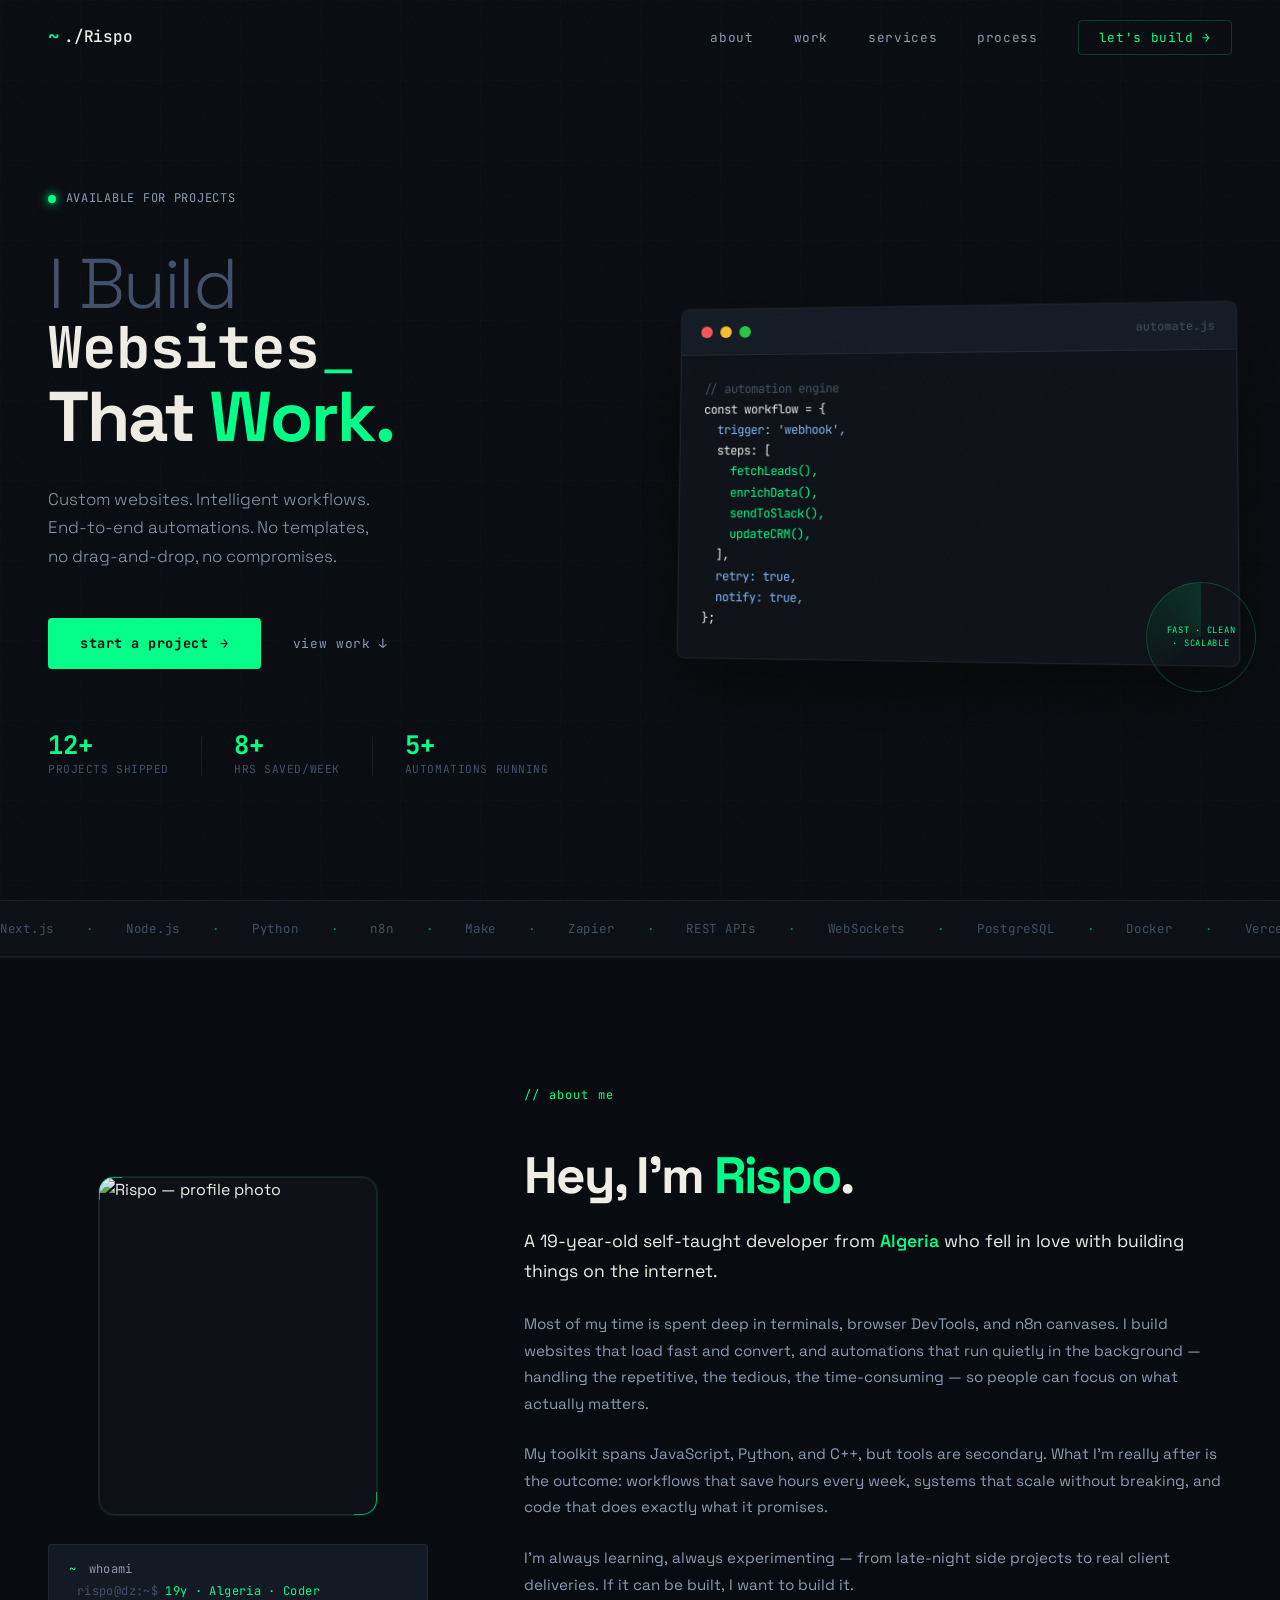
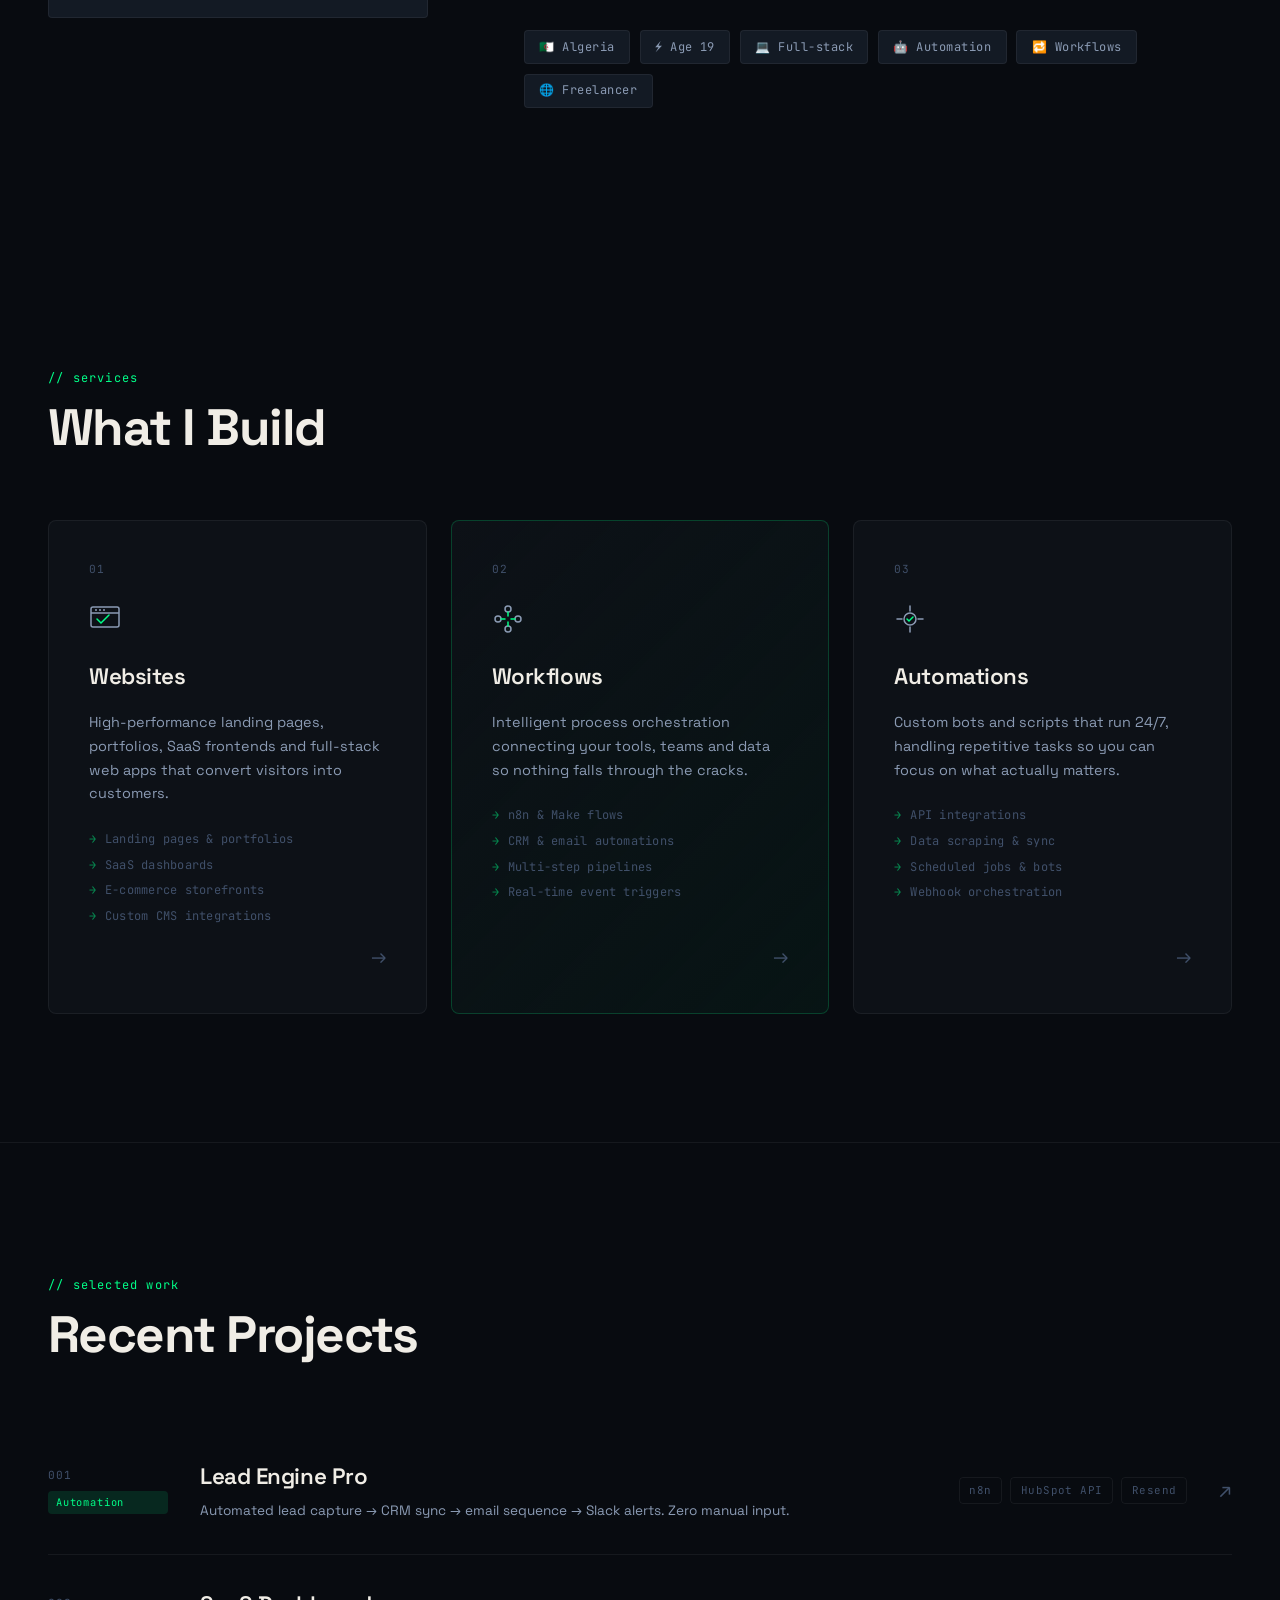
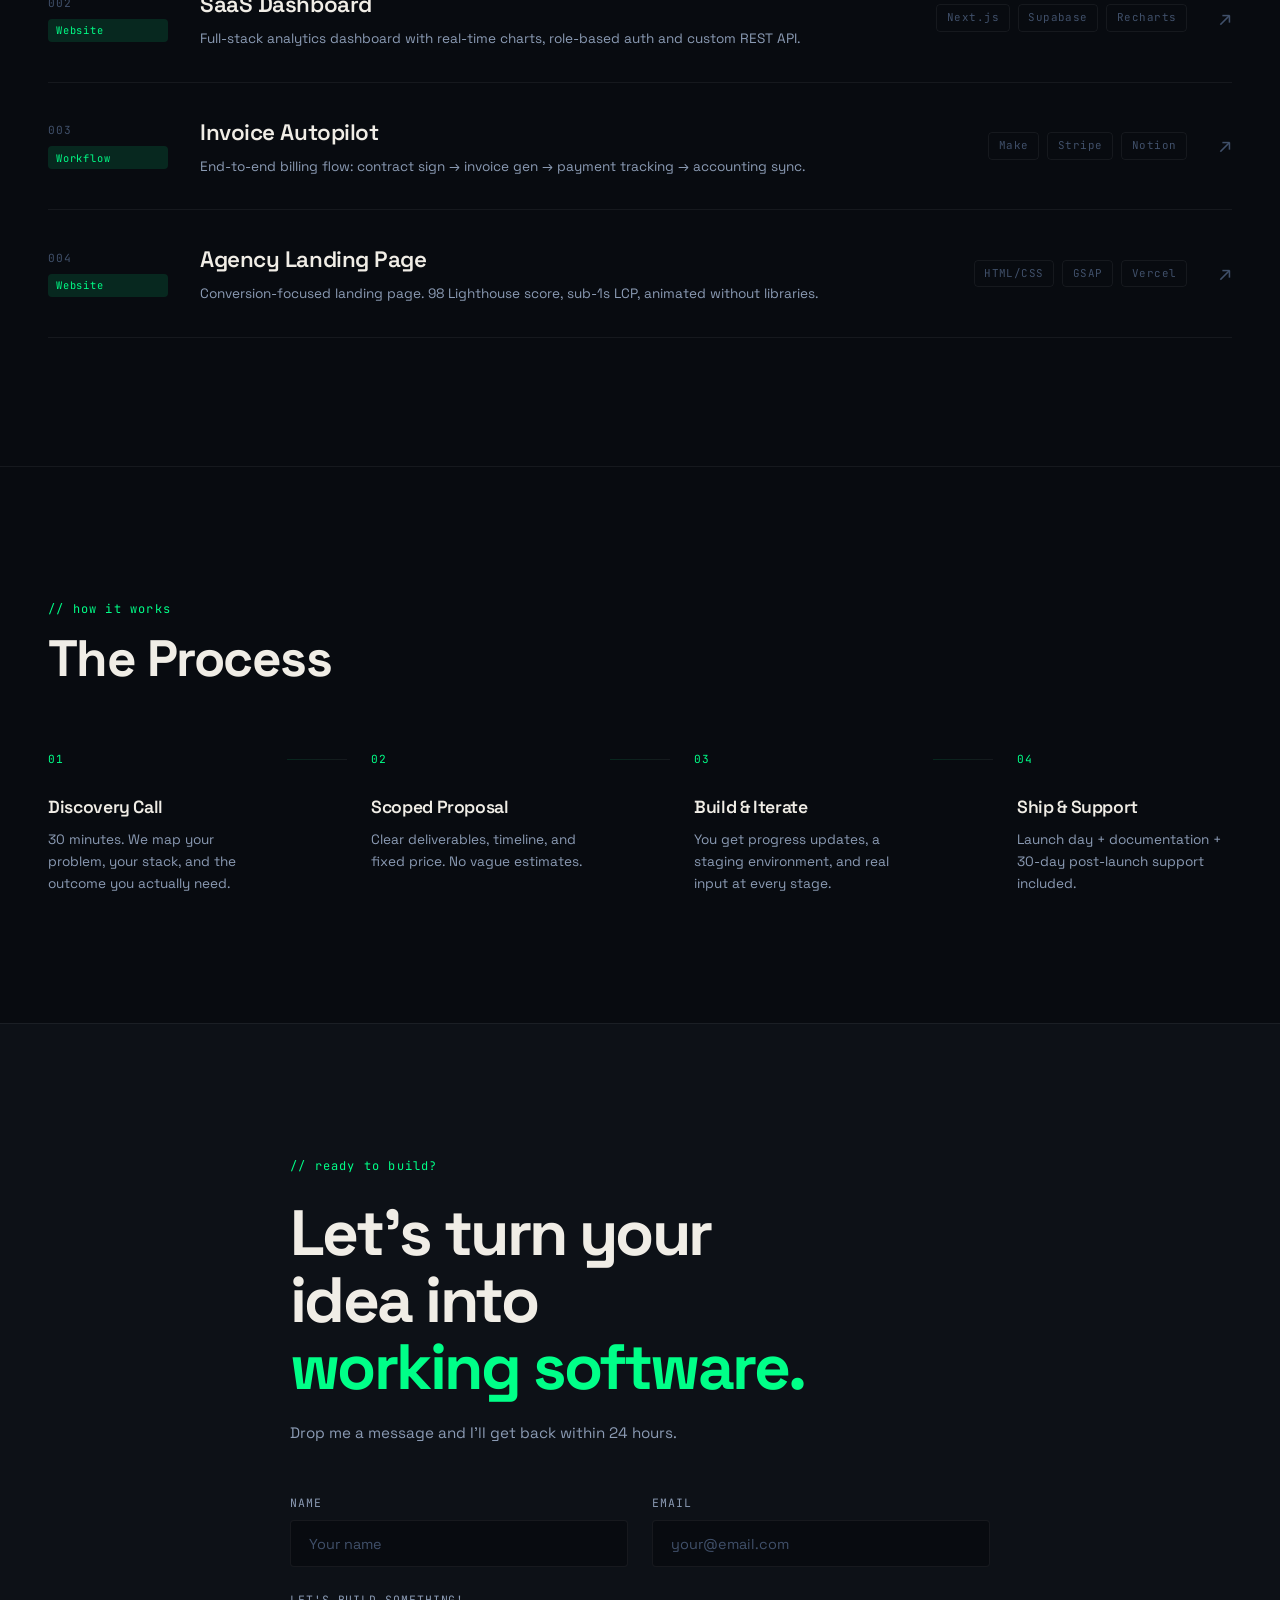
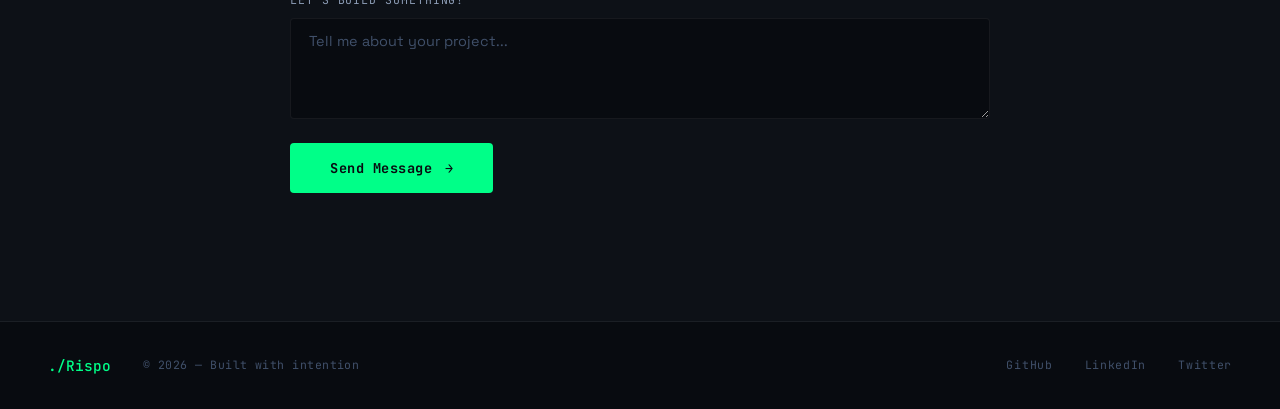
==== index.html @ e34d499d "first commit" ====
<!DOCTYPE html>
<html lang="en">
<head>
  <meta charset="UTF-8" />
  <meta name="viewport" content="width=device-width, initial-scale=1.0" />
  <title>Rispo — Websites · Workflows · Automations</title>
  <meta name="description" content="I build websites that convert, workflows that scale, and automations that never sleep. Custom code. Zero templates." />
  <link rel="preconnect" href="https://fonts.googleapis.com" />
  <link rel="preconnect" href="https://fonts.gstatic.com" crossorigin />
  <link href="https://fonts.googleapis.com/css2?family=Space+Grotesk:wght@300;400;500;600;700&family=JetBrains+Mono:wght@300;400;500;700&display=swap" rel="stylesheet" />
  <link rel="stylesheet" href="assets/css/style.css" />
</head>
<body>
  <!-- Noise overlay -->
  <div class="noise" aria-hidden="true"></div>

  <!-- Grid lines -->
  <div class="grid-lines" aria-hidden="true"></div>

  <!-- NAV -->
  <nav class="nav" id="nav">
    <div class="nav-logo">
      <span class="nav-prompt">~</span>
      <span class="nav-name">./Rispo</span>
    </div>
    <ul class="nav-links" role="list">
      <li><a href="#about" class="nav-link">about</a></li>
      <li><a href="#work" class="nav-link">work</a></li>
      <li><a href="#services" class="nav-link">services</a></li>
      <li><a href="#process" class="nav-link">process</a></li>
      <li><a href="#contact" class="nav-cta">let's build →</a></li>
    </ul>
    <button class="nav-toggle" aria-label="Toggle menu" aria-expanded="false" id="navToggle">
      <span></span><span></span>
    </button>
  </nav>

  <!-- HERO -->
  <section class="hero" id="hero">
    <div class="hero-left">
      <div class="hero-status">
        <span class="status-dot"></span>
        <span>available for projects</span>
      </div>

      <h1 class="hero-headline">
        <span class="hero-line line-1">I Build</span>
        <span class="hero-line line-2">
          <span class="terminal-text" id="terminalText"></span><span class="cursor" id="cursor">_</span>
        </span>
        <span class="hero-line line-3">That <em>Work.</em></span>
      </h1>

      <p class="hero-sub">
        Custom websites. Intelligent workflows.<br />End-to-end automations. No templates,<br />no drag-and-drop, no compromises.
      </p>

      <div class="hero-actions">
        <a href="#contact" class="btn-primary" id="heroCta">
          <span class="btn-text">start a project</span>
          <span class="btn-arrow">→</span>
        </a>
        <a href="#work" class="btn-ghost">view work ↓</a>
      </div>

      <div class="hero-stats">
        <div class="stat">
          <span class="stat-num">12+</span>
          <span class="stat-label">projects shipped</span>
        </div>
        <div class="stat-divider"></div>
        <div class="stat">
          <span class="stat-num">8+</span>
          <span class="stat-label">Hrs saved/week</span>
        </div>
        <div class="stat-divider"></div>
        <div class="stat">
          <span class="stat-num">5</span>
          <span class="stat-label">automations running</span>
        </div>
      </div>
    </div>

    <div class="hero-right" aria-hidden="true">
      <div class="code-window" id="codeWindow">
        <div class="code-window-bar">
          <span class="dot red"></span>
          <span class="dot yellow"></span>
          <span class="dot green"></span>
          <span class="code-window-title">automate.js</span>
        </div>
        <div class="code-body">
          <pre class="code-content" id="codeContent"></pre>
        </div>
      </div>
      <div class="hero-badge">
        <div class="badge-ring"></div>
        <span class="badge-text">Fast · Clean · Scalable</span>
      </div>
    </div>
  </section>

  <!-- MARQUEE -->
  <div class="marquee-wrap" aria-hidden="true">
    <div class="marquee-track">
      <span>Next.js</span><span class="mx">·</span>
      <span>Node.js</span><span class="mx">·</span>
      <span>Python</span><span class="mx">·</span>
      <span>n8n</span><span class="mx">·</span>
      <span>Make</span><span class="mx">·</span>
      <span>Zapier</span><span class="mx">·</span>
      <span>REST APIs</span><span class="mx">·</span>
      <span>WebSockets</span><span class="mx">·</span>
      <span>PostgreSQL</span><span class="mx">·</span>
      <span>Docker</span><span class="mx">·</span>
      <span>Vercel</span><span class="mx">·</span>
      <span>Supabase</span><span class="mx">·</span>
      <!-- duplicate for infinite loop -->
      <span>Next.js</span><span class="mx">·</span>
      <span>Node.js</span><span class="mx">·</span>
      <span>Python</span><span class="mx">·</span>
      <span>n8n</span><span class="mx">·</span>
      <span>Make</span><span class="mx">·</span>
      <span>Zapier</span><span class="mx">·</span>
      <span>REST APIs</span><span class="mx">·</span>
      <span>WebSockets</span><span class="mx">·</span>
      <span>PostgreSQL</span><span class="mx">·</span>
      <span>Docker</span><span class="mx">·</span>
      <span>Vercel</span><span class="mx">·</span>
      <span>Supabase</span><span class="mx">·</span>
    </div>
  </div>

  <!-- ABOUT -->
  <section class="about" id="about">
    <div class="about-inner">

      <!-- Left: photo -->
      <div class="about-photo-wrap">
        <div class="about-photo" id="aboutPhoto">
          <!-- Replace src with your photo path, e.g. src="profile.jpg" -->
          <img
            src=""
            alt="Rispo — profile photo"
            class="about-img"
            id="aboutImg"
            onerror="this.style.display='none'"
          />
          <!-- Shown when no photo is set -->
          <div class="about-photo-placeholder" id="photoPlaceholder">
            <svg width="52" height="52" viewBox="0 0 52 52" fill="none" aria-hidden="true">
              <circle cx="26" cy="20" r="11" stroke="#00FF88" stroke-width="1.5"/>
              <path d="M6 46c0-11 9-18 20-18s20 7 20 18" stroke="#00FF88" stroke-width="1.5" stroke-linecap="round"/>
            </svg>
            <span>photo coming soon</span>
          </div>
          <div class="about-photo-frame" aria-hidden="true"></div>
        </div>
        <!-- Terminal-style bio badge -->
        <div class="about-terminal">
          <span class="about-terminal-prompt">~</span>
          <span class="about-terminal-text">whoami</span>
          <br />
          <span class="about-terminal-output">rispo@dz:~$ <em>19y · Algeria · Coder</em></span>
        </div>
      </div>

      <!-- Right: text content -->
      <div class="about-content">
        <span class="section-tag">// about me</span>
        <h2 class="about-title">Hey, I'm <em>Rispo</em>.</h2>

        <p class="about-lead">
          A 19-year-old self-taught developer from <strong>Algeria</strong> who fell in love
          with building things on the internet.
        </p>

        <p class="about-body">
          Most of my time is spent deep in terminals, browser DevTools,
          and n8n canvases. I build websites that load fast and convert,
          and automations that run quietly in the background —
          handling the repetitive, the tedious, the time-consuming —
          so people can focus on what actually matters.
        </p>

        <p class="about-body">
          My toolkit spans JavaScript, Python, and C++, but tools are secondary.
          What I'm really after is the outcome: workflows that save hours every week,
          systems that scale without breaking, and code that does exactly what it promises.
        </p>  

        <p class="about-body">
          I'm always learning, always experimenting
          — from late-night side projects to real client deliveries.
          If it can be built, I want to build it.
        </p> 

        <div class="about-tags">
          <span class="about-tag">🇩🇿 Algeria</span>
          <span class="about-tag">⚡ Age 19</span>
          <span class="about-tag">💻 Full-stack</span>
          <span class="about-tag">🤖 Automation</span>
          <span class="about-tag">🔁 Workflows</span>
          <span class="about-tag">🌐 Freelancer</span>
        </div>
      </div>

    </div>
  </section>

  <!-- SERVICES -->
  <section class="services" id="services">
    <div class="section-header">
      <span class="section-tag">// services</span>
      <h2 class="section-title">What I Build</h2>
    </div>

    <div class="services-grid">
      <article class="service-card" id="serviceWebsites">
        <div class="service-num">01</div>
        <div class="service-icon">
          <svg width="32" height="32" viewBox="0 0 32 32" fill="none"><rect x="2" y="4" width="28" height="20" rx="2" stroke="currentColor" stroke-width="1.5"/><path d="M2 10h28" stroke="currentColor" stroke-width="1.5"/><circle cx="7" cy="7" r="1" fill="currentColor"/><circle cx="11" cy="7" r="1" fill="currentColor"/><circle cx="15" cy="7" r="1" fill="currentColor"/><path d="M8 16l4 4 8-8" stroke="var(--accent)" stroke-width="1.5" stroke-linecap="round"/></svg>
        </div>
        <h3 class="service-title">Websites</h3>
        <p class="service-desc">High-performance landing pages, portfolios, SaaS frontends and full-stack web apps that convert visitors into customers.</p>
        <ul class="service-list">
          <li>Landing pages & portfolios</li>
          <li>SaaS dashboards</li>
          <li>E-commerce storefronts</li>
          <li>Custom CMS integrations</li>
        </ul>
        <div class="service-arrow">→</div>
      </article>

      <article class="service-card featured" id="serviceWorkflows">
        <div class="service-num">02</div>
        <div class="service-icon">
          <svg width="32" height="32" viewBox="0 0 32 32" fill="none"><circle cx="6" cy="16" r="3" stroke="currentColor" stroke-width="1.5"/><circle cx="16" cy="6" r="3" stroke="currentColor" stroke-width="1.5"/><circle cx="26" cy="16" r="3" stroke="currentColor" stroke-width="1.5"/><circle cx="16" cy="26" r="3" stroke="currentColor" stroke-width="1.5"/><path d="M9 16h4M19 16h4M16 9v4M16 19v4" stroke="var(--accent)" stroke-width="1.5" stroke-linecap="round"/></svg>
        </div>
        <h3 class="service-title">Workflows</h3>
        <p class="service-desc">Intelligent process orchestration connecting your tools, teams and data so nothing falls through the cracks.</p>
        <ul class="service-list">
          <li>n8n & Make flows</li>
          <li>CRM & email automations</li>
          <li>Multi-step pipelines</li>
          <li>Real-time event triggers</li>
        </ul>
        <div class="service-arrow">→</div>
      </article>

      <article class="service-card" id="serviceAutomations">
        <div class="service-num">03</div>
        <div class="service-icon">
          <svg width="32" height="32" viewBox="0 0 32 32" fill="none"><path d="M16 3v5M16 24v5M3 16h5M24 16h5" stroke="currentColor" stroke-width="1.5" stroke-linecap="round"/><circle cx="16" cy="16" r="6" stroke="currentColor" stroke-width="1.5"/><path d="M13 16l2 2 4-4" stroke="var(--accent)" stroke-width="1.5" stroke-linecap="round"/></svg>
        </div>
        <h3 class="service-title">Automations</h3>
        <p class="service-desc">Custom bots and scripts that run 24/7, handling repetitive tasks so you can focus on what actually matters.</p>
        <ul class="service-list">
          <li>API integrations</li>
          <li>Data scraping & sync</li>
          <li>Scheduled jobs & bots</li>
          <li>Webhook orchestration</li>
        </ul>
        <div class="service-arrow">→</div>
      </article>
    </div>
  </section>

  <!-- WORK / PROJECTS -->
  <section class="work" id="work">
    <div class="section-header">
      <span class="section-tag">// selected work</span>
      <h2 class="section-title">Recent Projects</h2>
    </div>

    <div class="projects-list">
      <a href="projects/lead-engine-pro.html" class="project-row" id="proj1">
        <div class="proj-meta">
          <span class="proj-num">001</span>
          <span class="proj-tag">Automation</span>
        </div>
        <div class="proj-info">
          <h3 class="proj-title">Lead Engine Pro</h3>
          <p class="proj-desc">Automated lead capture → CRM sync → email sequence → Slack alerts. Zero manual input.</p>
        </div>
        <div class="proj-tech">
          <span>n8n</span><span>HubSpot API</span><span>Resend</span>
        </div>
        <div class="proj-arrow">↗</div>
      </a>

      <a href="projects/saas-dashboard.html" class="project-row" id="proj2">
        <div class="proj-meta">
          <span class="proj-num">002</span>
          <span class="proj-tag">Website</span>
        </div>
        <div class="proj-info">
          <h3 class="proj-title">SaaS Dashboard</h3>
          <p class="proj-desc">Full-stack analytics dashboard with real-time charts, role-based auth and custom REST API.</p>
        </div>
        <div class="proj-tech">
          <span>Next.js</span><span>Supabase</span><span>Recharts</span>
        </div>
        <div class="proj-arrow">↗</div>
      </a>

      <a href="projects/invoice-autopilot.html" class="project-row" id="proj3">
        <div class="proj-meta">
          <span class="proj-num">003</span>
          <span class="proj-tag">Workflow</span>
        </div>
        <div class="proj-info">
          <h3 class="proj-title">Invoice Autopilot</h3>
          <p class="proj-desc">End-to-end billing flow: contract sign → invoice gen → payment tracking → accounting sync.</p>
        </div>
        <div class="proj-tech">
          <span>Make</span><span>Stripe</span><span>Notion</span>
        </div>
        <div class="proj-arrow">↗</div>
      </a>

      <a href="projects/agency-landing.html" class="project-row" id="proj4">
        <div class="proj-meta">
          <span class="proj-num">004</span>
          <span class="proj-tag">Website</span>
        </div>
        <div class="proj-info">
          <h3 class="proj-title">Agency Landing Page</h3>
          <p class="proj-desc">Conversion-focused landing page. 98 Lighthouse score, sub-1s LCP, animated without libraries.</p>
        </div>
        <div class="proj-tech">
          <span>HTML/CSS</span><span>GSAP</span><span>Vercel</span>
        </div>
        <div class="proj-arrow">↗</div>
      </a>
    </div>
  </section>

  <!-- PROCESS -->
  <section class="process" id="process">
    <div class="section-header">
      <span class="section-tag">// how it works</span>
      <h2 class="section-title">The Process</h2>
    </div>

    <div class="process-steps">
      <div class="process-step" id="step1">
        <div class="step-num">01</div>
        <div class="step-content">
          <h3>Discovery Call</h3>
          <p>30 minutes. We map your problem, your stack, and the outcome you actually need.</p>
        </div>
      </div>
      <div class="process-connector" aria-hidden="true">
        <div class="connector-line"></div>
      </div>
      <div class="process-step" id="step2">
        <div class="step-num">02</div>
        <div class="step-content">
          <h3>Scoped Proposal</h3>
          <p>Clear deliverables, timeline, and fixed price. No vague estimates.</p>
        </div>
      </div>
      <div class="process-connector" aria-hidden="true">
        <div class="connector-line"></div>
      </div>
      <div class="process-step" id="step3">
        <div class="step-num">03</div>
        <div class="step-content">
          <h3>Build & Iterate</h3>
          <p>You get progress updates, a staging environment, and real input at every stage.</p>
        </div>
      </div>
      <div class="process-connector" aria-hidden="true">
        <div class="connector-line"></div>
      </div>
      <div class="process-step" id="step4">
        <div class="step-num">04</div>
        <div class="step-content">
          <h3>Ship & Support</h3>
          <p>Launch day + documentation + 30-day post-launch support included.</p>
        </div>
      </div>
    </div>
  </section>

  <!-- CTA / CONTACT -->
  <section class="contact" id="contact">
    <div class="contact-inner">
      <span class="contact-tag">// ready to build?</span>
      <h2 class="contact-title">
        Let's turn your<br />idea into<br /><em>working software.</em>
      </h2>
      <p class="contact-sub">Drop me a message and I'll get back within 24 hours.</p>
      <form class="contact-form" id="contactForm" novalidate>
        <div class="form-row">
          <div class="form-group">
            <label for="nameInput">Name</label>
            <input type="text" id="nameInput" name="name" placeholder="Your name" autocomplete="name" required />
          </div>
          <div class="form-group">
            <label for="emailInput">Email</label>
            <input type="email" id="emailInput" name="email" placeholder="your@email.com" autocomplete="email" required />
          </div>
        </div>
        <div class="form-group">
          <label for="projectInput">Let's build something!</label>
          <textarea id="projectInput" name="project" rows="4" placeholder="Tell me about your project..." required></textarea>
        </div>
        <button type="submit" class="btn-submit" id="submitBtn">
          <span class="btn-submit-text">Send Message</span>
          <span class="btn-submit-arrow">→</span>
        </button>
      </form>
    </div>
  </section>

  <!-- FOOTER -->
  <footer class="footer">
    <div class="footer-left">
      <span class="footer-logo">./Rispo</span>
      <span class="footer-copy">© 2026 — Built with intention</span>
    </div>
    <div class="footer-right">
      <a href="#" class="footer-link" aria-label="GitHub">GitHub</a>
      <a href="#" class="footer-link" aria-label="LinkedIn">LinkedIn</a>
      <a href="#" class="footer-link" aria-label="Twitter">Twitter</a>
    </div>
  </footer>

  <script src="assets/js/main.js"></script>
</body>
</html>
---- assets/css/style.css ----
/* ======================================================
   DESIGN SYSTEM — Terminal Brutalism + Dark Futurism
   Fonts: Space Grotesk (display) + JetBrains Mono (code)
   Colors: Obsidian · Acid Green · Off-white
   ====================================================== */

:root {
  --bg:         #080B10;
  --bg-2:       #0D1117;
  --bg-3:       #131A24;
  --border:     rgba(255,255,255,0.06);
  --border-2:   rgba(0,255,136,0.2);
  --accent:     #00FF88;
  --accent-dim: rgba(0,255,136,0.12);
  --accent-glow:rgba(0,255,136,0.35);
  --text:       #F0EDE6;
  --text-2:     #8B9BB4;
  --text-3:     #40506A;
  --red:        #FF5555;
  --yellow:     #FFBD2E;
  --green:      #27C93F;

  --font-display: 'Space Grotesk', sans-serif;
  --font-mono:    'JetBrains Mono', monospace;

  --space-xs:  0.25rem;
  --space-sm:  0.5rem;
  --space-md:  1rem;
  --space-lg:  2rem;
  --space-xl:  4rem;
  --space-2xl: 8rem;

  --radius-sm: 4px;
  --radius-md: 8px;
  --radius-lg: 16px;

  --transition: 0.2s cubic-bezier(0.4, 0, 0.2, 1);
  --transition-slow: 0.5s cubic-bezier(0.4, 0, 0.2, 1);
}

/* ===== RESET ===== */
*, *::before, *::after { box-sizing: border-box; margin: 0; padding: 0; }
html { scroll-behavior: smooth; }
body {
  background: var(--bg);
  color: var(--text);
  font-family: var(--font-display);
  line-height: 1.6;
  overflow-x: hidden;
}
img, svg { display: block; }
a { color: inherit; text-decoration: none; }
ul { list-style: none; }

/* ===== NOISE TEXTURE ===== */
.noise {
  position: fixed;
  inset: 0;
  pointer-events: none;
  z-index: 999;
  opacity: 0.035;
  background-image: url("data:image/svg+xml,%3Csvg viewBox='0 0 256 256' xmlns='http://www.w3.org/2000/svg'%3E%3Cfilter id='noise'%3E%3CfeTurbulence type='fractalNoise' baseFrequency='0.9' numOctaves='4' stitchTiles='stitch'/%3E%3C/filter%3E%3Crect width='100%25' height='100%25' filter='url(%23noise)'/%3E%3C/svg%3E");
  background-repeat: repeat;
  background-size: 180px;
}

/* ===== GRID LINES ===== */
.grid-lines {
  position: fixed;
  inset: 0;
  pointer-events: none;
  z-index: 0;
  background-image:
    linear-gradient(rgba(255,255,255,0.012) 1px, transparent 1px),
    linear-gradient(90deg, rgba(255,255,255,0.012) 1px, transparent 1px);
  background-size: 80px 80px;
}

/* ===== NAV ===== */
.nav {
  position: fixed;
  top: 0; left: 0; right: 0;
  z-index: 100;
  display: flex;
  align-items: center;
  justify-content: space-between;
  padding: 1.5rem 3rem;
  border-bottom: 1px solid transparent;
  transition: border-color var(--transition), background var(--transition);
}
.nav.scrolled {
  background: rgba(8,11,16,0.85);
  backdrop-filter: blur(12px);
  border-color: var(--border);
}

.nav-logo {
  display: flex;
  align-items: center;
  gap: 0.25rem;
  font-family: var(--font-mono);
  font-size: 1rem;
  font-weight: 500;
  letter-spacing: -0.01em;
}
.nav-prompt {
  color: var(--accent);
  font-size: 1.2rem;
  line-height: 1;
}
.nav-name { color: var(--text); }

.nav-links {
  display: flex;
  align-items: center;
  gap: 2.5rem;
}
.nav-link {
  font-family: var(--font-mono);
  font-size: 0.8rem;
  color: var(--text-2);
  letter-spacing: 0.05em;
  transition: color var(--transition);
  position: relative;
}
.nav-link::after {
  content: '';
  position: absolute;
  bottom: -3px; left: 0; right: 100%;
  height: 1px;
  background: var(--accent);
  transition: right var(--transition);
}
.nav-link:hover { color: var(--text); }
.nav-link:hover::after { right: 0; }

.nav-cta {
  font-family: var(--font-mono);
  font-size: 0.8rem;
  letter-spacing: 0.05em;
  padding: 0.5rem 1.25rem;
  border: 1px solid var(--border-2);
  border-radius: var(--radius-sm);
  color: var(--accent);
  transition: background var(--transition), box-shadow var(--transition);
}
.nav-cta:hover {
  background: var(--accent-dim);
  box-shadow: 0 0 20px var(--accent-glow);
}

.nav-toggle {
  display: none;
  flex-direction: column;
  gap: 5px;
  background: none;
  border: none;
  cursor: pointer;
  padding: 4px;
}
.nav-toggle span {
  display: block;
  width: 22px;
  height: 1.5px;
  background: var(--text);
  transition: transform var(--transition), opacity var(--transition);
}

/* ===== HERO ===== */
.hero {
  position: relative;
  z-index: 1;
  min-height: 100vh;
  display: grid;
  grid-template-columns: 1fr 1fr;
  align-items: center;
  gap: 4rem;
  padding: 8rem 3rem 4rem;
  max-width: 1400px;
  margin: 0 auto;
}

.hero-status {
  display: inline-flex;
  align-items: center;
  gap: 0.6rem;
  font-family: var(--font-mono);
  font-size: 0.75rem;
  color: var(--text-2);
  letter-spacing: 0.06em;
  text-transform: uppercase;
  margin-bottom: 2.5rem;
}
.status-dot {
  width: 8px; height: 8px;
  border-radius: 50%;
  background: var(--accent);
  box-shadow: 0 0 8px var(--accent), 0 0 16px var(--accent-glow);
  animation: pulse 2s ease infinite;
}
@keyframes pulse {
  0%, 100% { opacity: 1; box-shadow: 0 0 8px var(--accent), 0 0 16px var(--accent-glow); }
  50% { opacity: 0.6; box-shadow: 0 0 4px var(--accent); }
}

.hero-headline {
  font-family: var(--font-display);
  font-size: clamp(3rem, 5.5vw, 5.5rem);
  font-weight: 700;
  line-height: 1.0;
  letter-spacing: -0.03em;
  margin-bottom: 2rem;
}

.hero-line {
  display: block;
}
.hero-line.line-1 {
  color: var(--text-3);
  font-weight: 300;
}
.hero-line.line-2 {
  color: var(--text);
  font-family: var(--font-mono);
  font-size: clamp(2.5rem, 4.5vw, 4.5rem);
  letter-spacing: -0.02em;
  min-height: 1.1em;
  position: relative;
}
.hero-line.line-3 em {
  color: var(--accent);
  font-style: normal;
}

.cursor {
  color: var(--accent);
  animation: blink 1s step-end infinite;
  font-weight: 300;
  margin-left: 2px;
}
@keyframes blink {
  0%, 100% { opacity: 1; }
  50% { opacity: 0; }
}

.hero-sub {
  font-size: 1.05rem;
  color: var(--text-2);
  line-height: 1.7;
  margin-bottom: 3rem;
  font-weight: 300;
}

.hero-actions {
  display: flex;
  align-items: center;
  gap: 2rem;
  margin-bottom: 4rem;
}

.btn-primary {
  display: inline-flex;
  align-items: center;
  gap: 0.75rem;
  background: var(--accent);
  color: var(--bg);
  font-family: var(--font-mono);
  font-size: 0.85rem;
  font-weight: 700;
  letter-spacing: 0.04em;
  padding: 0.9rem 2rem;
  border-radius: var(--radius-sm);
  position: relative;
  overflow: hidden;
  transition: box-shadow var(--transition), transform var(--transition);
}
.btn-primary::before {
  content: '';
  position: absolute;
  inset: 0;
  background: rgba(255,255,255,0.15);
  transform: translateX(-100%);
  transition: transform 0.4s ease;
}
.btn-primary:hover {
  box-shadow: 0 0 30px var(--accent-glow), 0 8px 30px rgba(0,255,136,0.2);
  transform: translateY(-1px);
}
.btn-primary:hover::before { transform: translateX(0); }
.btn-arrow { transition: transform var(--transition); }
.btn-primary:hover .btn-arrow { transform: translateX(3px); }

.btn-ghost {
  font-family: var(--font-mono);
  font-size: 0.8rem;
  color: var(--text-2);
  letter-spacing: 0.05em;
  transition: color var(--transition);
}
.btn-ghost:hover { color: var(--text); }

.hero-stats {
  display: flex;
  align-items: center;
  gap: 2rem;
}
.stat { display: flex; flex-direction: column; gap: 0.15rem; }
.stat-num {
  font-family: var(--font-mono);
  font-size: 1.6rem;
  font-weight: 700;
  color: var(--accent);
  line-height: 1;
}
.stat-label {
  font-size: 0.7rem;
  color: var(--text-3);
  letter-spacing: 0.05em;
  text-transform: uppercase;
  font-family: var(--font-mono);
}
.stat-divider {
  width: 1px;
  height: 2.5rem;
  background: var(--border);
}

/* CODE WINDOW */
.hero-right {
  position: relative;
  display: flex;
  flex-direction: column;
  align-items: flex-end;
  gap: 2rem;
}

.code-window {
  width: 100%;
  background: var(--bg-2);
  border: 1px solid var(--border);
  border-radius: var(--radius-md);
  overflow: hidden;
  box-shadow: 0 30px 80px rgba(0,0,0,0.6), 0 0 0 1px rgba(255,255,255,0.04);
  transform: perspective(800px) rotateY(-4deg) rotateX(2deg);
  transition: transform var(--transition-slow);
}
.code-window:hover {
  transform: perspective(800px) rotateY(-1deg) rotateX(0deg);
}

.code-window-bar {
  display: flex;
  align-items: center;
  gap: 0.5rem;
  padding: 0.85rem 1.25rem;
  background: var(--bg-3);
  border-bottom: 1px solid var(--border);
}
.dot {
  width: 12px; height: 12px;
  border-radius: 50%;
}
.dot.red    { background: var(--red); }
.dot.yellow { background: var(--yellow); }
.dot.green  { background: var(--green); }
.code-window-title {
  margin-left: auto;
  font-family: var(--font-mono);
  font-size: 0.72rem;
  color: var(--text-3);
}

.code-body { padding: 1.5rem; overflow: hidden; }
.code-content {
  font-family: var(--font-mono);
  font-size: 0.78rem;
  line-height: 1.7;
  color: var(--text-2);
  white-space: pre;
  min-height: 260px;
}

.hero-badge {
  position: absolute;
  bottom: -2rem;
  right: -1.5rem;
  width: 110px;
  height: 110px;
  display: flex;
  align-items: center;
  justify-content: center;
}
.badge-ring {
  position: absolute;
  inset: 0;
  border-radius: 50%;
  border: 1px solid var(--border-2);
  animation: spin 20s linear infinite;
  background: conic-gradient(from 0deg, transparent 60%, var(--accent-dim) 100%);
}
@keyframes spin { to { transform: rotate(360deg); } }
.badge-text {
  font-family: var(--font-mono);
  font-size: 0.55rem;
  color: var(--accent);
  letter-spacing: 0.08em;
  text-align: center;
  line-height: 1.5;
  text-transform: uppercase;
  z-index: 1;
  max-width: 70px;
}

/* ===== MARQUEE ===== */
.marquee-wrap {
  position: relative;
  z-index: 1;
  overflow: hidden;
  border-top: 1px solid var(--border);
  border-bottom: 1px solid var(--border);
  padding: 1.1rem 0;
  background: var(--bg-2);
}
.marquee-track {
  display: flex;
  gap: 2rem;
  font-family: var(--font-mono);
  font-size: 0.78rem;
  color: var(--text-3);
  letter-spacing: 0.06em;
  white-space: nowrap;
  width: max-content;
  animation: marquee 24s linear infinite;
}
@keyframes marquee {
  from { transform: translateX(0); }
  to   { transform: translateX(-50%); }
}
.marquee-track .mx { color: var(--accent); opacity: 0.5; }

/* ===== SECTION SHARED ===== */
.section-header {
  margin-bottom: 4rem;
}
.section-tag {
  display: inline-block;
  font-family: var(--font-mono);
  font-size: 0.75rem;
  color: var(--accent);
  letter-spacing: 0.1em;
  margin-bottom: 0.75rem;
}
.section-title {
  font-size: clamp(2.2rem, 4vw, 3.5rem);
  font-weight: 700;
  letter-spacing: -0.03em;
  line-height: 1.1;
}

/* ===== SERVICES ===== */
.services {
  position: relative;
  z-index: 1;
  padding: var(--space-2xl) 3rem;
  max-width: 1400px;
  margin: 0 auto;
}

.services-grid {
  display: grid;
  grid-template-columns: repeat(3, 1fr);
  gap: 1.5rem;
}

.service-card {
  background: var(--bg-2);
  border: 1px solid var(--border);
  border-radius: var(--radius-md);
  padding: 2.5rem;
  position: relative;
  overflow: hidden;
  cursor: default;
  transition: border-color var(--transition), transform var(--transition), box-shadow var(--transition);
  display: flex;
  flex-direction: column;
  gap: 1rem;
}
.service-card::before {
  content: '';
  position: absolute;
  top: 0; left: 0; right: 0;
  height: 2px;
  background: linear-gradient(90deg, transparent, var(--accent), transparent);
  opacity: 0;
  transition: opacity var(--transition);
}
.service-card:hover,
.service-card.active {
  border-color: var(--border-2);
  transform: translateY(-6px);
  box-shadow: 0 20px 60px rgba(0,0,0,0.4), 0 0 30px rgba(0,255,136,0.08);
}
.service-card:hover::before,
.service-card.active::before { opacity: 1; }

.service-card.featured {
  border-color: rgba(0,255,136,0.2);
  background: linear-gradient(135deg, var(--bg-2) 0%, rgba(0,255,136,0.04) 100%);
}

.service-num {
  font-family: var(--font-mono);
  font-size: 0.7rem;
  color: var(--text-3);
  letter-spacing: 0.1em;
}
.service-icon { color: var(--text-2); margin: 0.5rem 0; }
.service-title {
  font-size: 1.4rem;
  font-weight: 600;
  letter-spacing: -0.02em;
}
.service-desc {
  font-size: 0.9rem;
  color: var(--text-2);
  line-height: 1.65;
}
.service-list {
  display: flex;
  flex-direction: column;
  gap: 0.4rem;
  margin-top: 0.5rem;
}
.service-list li {
  font-family: var(--font-mono);
  font-size: 0.75rem;
  color: var(--text-3);
  padding-left: 1rem;
  position: relative;
  letter-spacing: 0.02em;
}
.service-list li::before {
  content: '→';
  position: absolute;
  left: 0;
  color: var(--accent);
  opacity: 0.5;
}
.service-arrow {
  margin-top: auto;
  font-size: 1.2rem;
  color: var(--text-3);
  align-self: flex-end;
  transition: color var(--transition), transform var(--transition);
}
.service-card:hover .service-arrow {
  color: var(--accent);
  transform: translate(3px, -3px);
}

/* ===== WORK ===== */
.work {
  position: relative;
  z-index: 1;
  padding: var(--space-2xl) 3rem;
  max-width: 1400px;
  margin: 0 auto;
  border-top: 1px solid var(--border);
}

.projects-list { display: flex; flex-direction: column; }

.project-row {
  display: grid;
  grid-template-columns: 120px 1fr auto auto;
  align-items: center;
  gap: 2rem;
  padding: 2rem 0;
  border-bottom: 1px solid var(--border);
  cursor: pointer;
  transition: background var(--transition);
  position: relative;
  overflow: hidden;
}
.project-row::before {
  content: '';
  position: absolute;
  inset: 0;
  background: linear-gradient(90deg, var(--accent-dim), transparent);
  opacity: 0;
  transform: translateX(-100%);
  transition: opacity var(--transition), transform 0.4s ease;
}
.project-row:hover::before {
  opacity: 1;
  transform: translateX(0);
}

.proj-meta {
  display: flex;
  flex-direction: column;
  gap: 0.4rem;
}
.proj-num {
  font-family: var(--font-mono);
  font-size: 0.7rem;
  color: var(--text-3);
  letter-spacing: 0.1em;
}
.proj-tag {
  font-family: var(--font-mono);
  font-size: 0.65rem;
  color: var(--accent);
  letter-spacing: 0.08em;
  background: var(--accent-dim);
  padding: 0.2rem 0.5rem;
  border-radius: var(--radius-sm);
  display: inline-block;
}

.proj-title {
  font-size: 1.4rem;
  font-weight: 600;
  letter-spacing: -0.02em;
  margin-bottom: 0.4rem;
  transition: color var(--transition);
}
.project-row:hover .proj-title { color: var(--accent); }

.proj-desc {
  font-size: 0.85rem;
  color: var(--text-2);
  line-height: 1.5;
}
.proj-tech {
  display: flex;
  flex-wrap: wrap;
  gap: 0.5rem;
  justify-content: flex-end;
}
.proj-tech span {
  font-family: var(--font-mono);
  font-size: 0.68rem;
  color: var(--text-3);
  border: 1px solid var(--border);
  padding: 0.25rem 0.6rem;
  border-radius: var(--radius-sm);
  letter-spacing: 0.04em;
  transition: border-color var(--transition), color var(--transition);
}
.project-row:hover .proj-tech span {
  border-color: var(--border-2);
  color: var(--text-2);
}
.proj-arrow {
  font-size: 1.3rem;
  color: var(--text-3);
  transition: color var(--transition), transform var(--transition);
}
.project-row:hover .proj-arrow {
  color: var(--accent);
  transform: translate(3px, -3px);
}

/* ===== PROCESS ===== */
.process {
  position: relative;
  z-index: 1;
  padding: var(--space-2xl) 3rem;
  max-width: 1400px;
  margin: 0 auto;
  border-top: 1px solid var(--border);
}

.process-steps {
  display: flex;
  align-items: flex-start;
  gap: 0;
}

.process-step {
  flex: 1;
  display: flex;
  flex-direction: column;
  gap: 1rem;
  opacity: 0;
  transform: translateY(20px);
  transition: opacity 0.5s ease, transform 0.5s ease;
}
.process-step.visible {
  opacity: 1;
  transform: translateY(0);
}
.process-step:nth-child(1) { transition-delay: 0s; }
.process-step:nth-child(3) { transition-delay: 0.15s; }
.process-step:nth-child(5) { transition-delay: 0.3s; }
.process-step:nth-child(7) { transition-delay: 0.45s; }

.step-num {
  font-family: var(--font-mono);
  font-size: 0.7rem;
  color: var(--accent);
  letter-spacing: 0.1em;
  margin-bottom: 0.5rem;
}
.step-content h3 {
  font-size: 1.1rem;
  font-weight: 600;
  letter-spacing: -0.02em;
  margin-bottom: 0.5rem;
}
.step-content p {
  font-size: 0.85rem;
  color: var(--text-2);
  line-height: 1.6;
}

.process-connector {
  display: flex;
  align-items: center;
  padding: 0 1.5rem;
  padding-top: 0.5rem;
}
.connector-line {
  width: 60px;
  height: 1px;
  background: linear-gradient(90deg, var(--accent-dim), var(--border));
}

/* ===== CONTACT ===== */
.contact {
  position: relative;
  z-index: 1;
  padding: var(--space-2xl) 3rem;
  background: var(--bg-2);
  border-top: 1px solid var(--border);
  border-bottom: 1px solid var(--border);
}
.contact-inner {
  max-width: 700px;
  margin: 0 auto;
}
.contact-tag {
  display: inline-block;
  font-family: var(--font-mono);
  font-size: 0.75rem;
  color: var(--accent);
  letter-spacing: 0.1em;
  margin-bottom: 1.5rem;
}
.contact-title {
  font-size: clamp(2.5rem, 5vw, 4rem);
  font-weight: 700;
  letter-spacing: -0.04em;
  line-height: 1.05;
  margin-bottom: 1.25rem;
}
.contact-title em {
  color: var(--accent);
  font-style: normal;
}
.contact-sub {
  font-size: 0.95rem;
  color: var(--text-2);
  margin-bottom: 3rem;
}

.contact-form { display: flex; flex-direction: column; gap: 1.5rem; }
.form-row { display: grid; grid-template-columns: 1fr 1fr; gap: 1.5rem; }
.form-group { display: flex; flex-direction: column; gap: 0.5rem; }
.form-group label {
  font-family: var(--font-mono);
  font-size: 0.72rem;
  color: var(--text-2);
  letter-spacing: 0.08em;
  text-transform: uppercase;
}
.form-group input,
.form-group textarea {
  background: var(--bg);
  border: 1px solid var(--border);
  border-radius: var(--radius-sm);
  padding: 0.85rem 1.1rem;
  color: var(--text);
  font-family: var(--font-display);
  font-size: 0.9rem;
  outline: none;
  transition: border-color var(--transition), box-shadow var(--transition);
  resize: vertical;
}
.form-group input::placeholder,
.form-group textarea::placeholder { color: var(--text-3); }
.form-group input:focus,
.form-group textarea:focus {
  border-color: var(--border-2);
  box-shadow: 0 0 0 3px rgba(0,255,136,0.08);
}

.btn-submit {
  display: inline-flex;
  align-items: center;
  gap: 0.75rem;
  background: var(--accent);
  color: var(--bg);
  font-family: var(--font-mono);
  font-size: 0.85rem;
  font-weight: 700;
  letter-spacing: 0.04em;
  padding: 1rem 2.5rem;
  border: none;
  border-radius: var(--radius-sm);
  cursor: pointer;
  align-self: flex-start;
  position: relative;
  overflow: hidden;
  transition: box-shadow var(--transition), transform var(--transition);
}
.btn-submit:hover {
  box-shadow: 0 0 30px var(--accent-glow), 0 8px 30px rgba(0,255,136,0.2);
  transform: translateY(-1px);
}
.btn-submit.sending { opacity: 0.7; pointer-events: none; }
.btn-submit-arrow { transition: transform var(--transition); }
.btn-submit:hover .btn-submit-arrow { transform: translateX(3px); }

/* ===== FOOTER ===== */
.footer {
  position: relative;
  z-index: 1;
  display: flex;
  align-items: center;
  justify-content: space-between;
  padding: 2rem 3rem;
  max-width: 1400px;
  margin: 0 auto;
}
.footer-left {
  display: flex;
  align-items: center;
  gap: 2rem;
}
.footer-logo {
  font-family: var(--font-mono);
  font-size: 0.9rem;
  color: var(--accent);
  font-weight: 500;
}
.footer-copy {
  font-family: var(--font-mono);
  font-size: 0.72rem;
  color: var(--text-3);
  letter-spacing: 0.04em;
}
.footer-right { display: flex; gap: 2rem; }
.footer-link {
  font-family: var(--font-mono);
  font-size: 0.72rem;
  color: var(--text-3);
  letter-spacing: 0.06em;
  transition: color var(--transition);
}
.footer-link:hover { color: var(--accent); }

/* ===== SCROLL REVEAL ===== */
.reveal {
  opacity: 0;
  transform: translateY(24px);
  transition: opacity 0.6s ease, transform 0.6s ease;
}
.reveal.visible {
  opacity: 1;
  transform: translateY(0);
}

/* ===== ABOUT ===== */
.about {
  position: relative;
  z-index: 1;
  padding: var(--space-2xl) 3rem;
  max-width: 1400px;
  margin: 0 auto;
  border-top: 1px solid var(--border);
}

.about-inner {
  display: grid;
  grid-template-columns: 380px 1fr;
  gap: 6rem;
  align-items: center;
}

/* --- Photo column --- */
.about-photo-wrap {
  display: flex;
  flex-direction: column;
  align-items: center;
  gap: 1.75rem;
}

.about-photo {
  position: relative;
  width: 280px;
  height: 340px;
  border-radius: var(--radius-lg);
  overflow: hidden;
  background: var(--bg-2);
  border: 1px solid var(--border);
  flex-shrink: 0;
}

/* Actual photo — hidden by default until src is set */
.about-img {
  width: 100%;
  height: 100%;
  object-fit: cover;
  object-position: center top;
  display: block;
  transition: transform var(--transition-slow);
}
.about-photo:hover .about-img {
  transform: scale(1.03);
}

/* Placeholder shown when no photo */
.about-photo-placeholder {
  position: absolute;
  inset: 0;
  display: flex;
  flex-direction: column;
  align-items: center;
  justify-content: center;
  gap: 1rem;
  background:
    linear-gradient(160deg, var(--bg-3) 0%, var(--bg-2) 100%);
}
.about-photo-placeholder span {
  font-family: var(--font-mono);
  font-size: 0.7rem;
  color: var(--text-3);
  letter-spacing: 0.08em;
  text-transform: uppercase;
}

/* Decorative corner frame */
.about-photo-frame {
  position: absolute;
  inset: 0;
  pointer-events: none;
  border-radius: var(--radius-lg);
  box-shadow:
    inset 0 0 0 1px rgba(0,255,136,0.12),
    0 30px 80px rgba(0,0,0,0.5);
}
.about-photo-frame::before,
.about-photo-frame::after {
  content: '';
  position: absolute;
  width: 24px;
  height: 24px;
  border-color: var(--accent);
  border-style: solid;
  opacity: 0.6;
}
.about-photo-frame::before {
  top: -1px; left: -1px;
  border-width: 2px 0 0 2px;
  border-radius: var(--radius-lg) 0 0 0;
}
.about-photo-frame::after {
  bottom: -1px; right: -1px;
  border-width: 0 2px 2px 0;
  border-radius: 0 0 var(--radius-lg) 0;
}

/* Terminal bio badge */
.about-terminal {
  width: 100%;
  background: var(--bg-3);
  border: 1px solid var(--border);
  border-radius: var(--radius-sm);
  padding: 0.9rem 1.25rem;
  font-family: var(--font-mono);
  font-size: 0.75rem;
  line-height: 1.8;
  letter-spacing: 0.03em;
}
.about-terminal-prompt {
  color: var(--accent);
  margin-right: 0.3rem;
}
.about-terminal-text {
  color: var(--text-2);
}
.about-terminal-output {
  color: var(--text-3);
  display: block;
  padding-left: 0.5rem;
}
.about-terminal-output em {
  color: var(--accent);
  font-style: normal;
}

/* --- Content column --- */
.about-content {
  display: flex;
  flex-direction: column;
  gap: 1.5rem;
}

.about-title {
  font-size: clamp(2.4rem, 4vw, 3.8rem);
  font-weight: 700;
  letter-spacing: -0.04em;
  line-height: 1.05;
  margin-top: 0.5rem;
}
.about-title em {
  color: var(--accent);
  font-style: normal;
}

.about-lead {
  font-size: 1.1rem;
  color: var(--text);
  line-height: 1.7;
  font-weight: 400;
}
.about-lead strong {
  color: var(--accent);
  font-weight: 600;
}

.about-body {
  font-size: 0.95rem;
  color: var(--text-2);
  line-height: 1.75;
}

.about-tags {
  display: flex;
  flex-wrap: wrap;
  gap: 0.6rem;
  margin-top: 0.5rem;
}
.about-tag {
  font-family: var(--font-mono);
  font-size: 0.75rem;
  color: var(--text-2);
  background: var(--bg-3);
  border: 1px solid var(--border);
  border-radius: var(--radius-sm);
  padding: 0.4rem 0.9rem;
  letter-spacing: 0.04em;
  transition: border-color var(--transition), color var(--transition), background var(--transition);
}
.about-tag:hover {
  border-color: var(--border-2);
  color: var(--accent);
  background: var(--accent-dim);
}

/* ===== RESPONSIVE ===== */
@media (max-width: 1100px) {
  .services-grid { grid-template-columns: 1fr 1fr; }
  .service-card:last-child { grid-column: 1 / -1; }
  .project-row { grid-template-columns: 100px 1fr auto; }
  .proj-tech { display: none; }
}

@media (max-width: 860px) {
  .nav { padding: 1.25rem 1.5rem; }
  .nav-links { display: none; }
  .nav-links.open {
    display: flex;
    flex-direction: column;
    position: fixed;
    inset: 0;
    background: var(--bg);
    align-items: center;
    justify-content: center;
    gap: 2rem;
    z-index: 99;
  }
  .nav-links.open .nav-link,
  .nav-links.open .nav-cta { font-size: 1.2rem; }
  .nav-toggle { display: flex; }

  .hero {
    grid-template-columns: 1fr;
    padding: 6rem 1.5rem 4rem;
    gap: 4rem;
  }
  .hero-right { align-items: center; }
  .code-window { transform: none; }
  .code-window:hover { transform: none; }
  .hero-badge { right: 0; bottom: -1rem; }

  .about { padding: 5rem 1.5rem; }
  .about-inner { grid-template-columns: 1fr; gap: 3rem; }
  .about-photo-wrap { flex-direction: row; align-items: flex-start; flex-wrap: wrap; gap: 1.25rem; }
  .about-photo { width: 220px; height: 270px; }

  .services { padding: 5rem 1.5rem; }
  .services-grid { grid-template-columns: 1fr; }
  .service-card:last-child { grid-column: auto; }

  .work { padding: 5rem 1.5rem; }
  .project-row { grid-template-columns: 1fr auto; }
  .proj-meta { display: none; }

  .process { padding: 5rem 1.5rem; }
  .process-steps { flex-direction: column; gap: 0; }
  .process-connector { padding: 0; padding-left: 0.75rem; }
  .connector-line { width: 1px; height: 40px; background: linear-gradient(180deg, var(--accent-dim), var(--border)); }

  .contact { padding: 5rem 1.5rem; }
  .form-row { grid-template-columns: 1fr; }

  .footer { flex-direction: column; gap: 1.5rem; text-align: center; padding: 2rem 1.5rem; }
  .footer-left { flex-direction: column; gap: 0.5rem; }
}

@media (max-width: 500px) {
  .hero-headline { font-size: 2.5rem; }
  .hero-line.line-2 { font-size: 2rem; }
  .hero-actions { flex-direction: column; align-items: flex-start; gap: 1rem; }
  .hero-stats { gap: 1rem; }
  .stat-num { font-size: 1.2rem; }
}

/* ============================================================
   PROJECT PAGE STYLES
   ============================================================ */

/* ── Back nav breadcrumb ── */
.proj-page-nav {
  position: fixed;
  top: 0; left: 0; right: 0;
  z-index: 100;
  display: flex;
  align-items: center;
  justify-content: space-between;
  padding: 1.5rem 3rem;
  border-bottom: 1px solid transparent;
  transition: border-color var(--transition), background var(--transition);
}
.proj-page-nav.scrolled {
  background: rgba(8,11,16,0.9);
  backdrop-filter: blur(12px);
  border-color: var(--border);
}
.proj-page-nav-logo {
  font-family: var(--font-mono);
  font-size: 1rem;
  color: var(--accent);
  display: flex;
  align-items: center;
  gap: 0.25rem;
  text-decoration: none;
}
.proj-page-nav-logo:hover { opacity: 0.75; }
.proj-back {
  display: inline-flex;
  align-items: center;
  gap: 0.5rem;
  font-family: var(--font-mono);
  font-size: 0.78rem;
  color: var(--text-2);
  letter-spacing: 0.05em;
  transition: color var(--transition);
}
.proj-back:hover { color: var(--accent); }

/* ── Project hero ── */
.proj-hero {
  position: relative;
  z-index: 1;
  padding: 10rem 3rem 5rem;
  max-width: 1100px;
  margin: 0 auto;
}
.proj-hero-eyebrow {
  display: flex;
  align-items: center;
  gap: 1rem;
  margin-bottom: 1.75rem;
}
.proj-hero-tag {
  font-family: var(--font-mono);
  font-size: 0.7rem;
  color: var(--accent);
  background: var(--accent-dim);
  border: 1px solid var(--border-2);
  border-radius: var(--radius-sm);
  padding: 0.3rem 0.75rem;
  letter-spacing: 0.08em;
  text-transform: uppercase;
}
.proj-hero-num {
  font-family: var(--font-mono);
  font-size: 0.7rem;
  color: var(--text-3);
  letter-spacing: 0.1em;
}
.proj-hero-title {
  font-size: clamp(2.8rem, 6vw, 5.5rem);
  font-weight: 700;
  letter-spacing: -0.04em;
  line-height: 1.0;
  margin-bottom: 1.5rem;
}
.proj-hero-title em {
  color: var(--accent);
  font-style: normal;
}
.proj-hero-tagline {
  font-size: 1.2rem;
  color: var(--text-2);
  line-height: 1.65;
  max-width: 680px;
  font-weight: 300;
}

/* ── Video placeholder ── */
.proj-video-wrap {
  position: relative;
  z-index: 1;
  max-width: 1100px;
  margin: 0 auto;
  padding: 0 3rem 5rem;
}
.proj-video-frame {
  position: relative;
  width: 100%;
  aspect-ratio: 16 / 9;
  background: var(--bg-2);
  border: 1px solid var(--border);
  border-radius: var(--radius-lg);
  overflow: hidden;
  cursor: pointer;
  display: flex;
  align-items: center;
  justify-content: center;
  flex-direction: column;
  gap: 1.5rem;
  transition: border-color var(--transition), box-shadow var(--transition);
}
.proj-video-frame::before {
  content: '';
  position: absolute;
  inset: 0;
  background:
    linear-gradient(135deg, rgba(0,255,136,0.03) 0%, transparent 60%),
    linear-gradient(to bottom, transparent 70%, rgba(0,0,0,0.4) 100%);
  pointer-events: none;
  z-index: 0;
}
.proj-video-frame:hover {
  border-color: var(--border-2);
  box-shadow: 0 0 50px rgba(0,255,136,0.08);
}
.proj-video-label {
  position: absolute;
  top: 1.25rem; left: 1.5rem;
  font-family: var(--font-mono);
  font-size: 0.65rem;
  color: var(--text-3);
  letter-spacing: 0.08em;
  text-transform: uppercase;
  background: var(--bg-3);
  border: 1px solid var(--border);
  border-radius: var(--radius-sm);
  padding: 0.3rem 0.7rem;
  z-index: 2;
}
.proj-video-scanlines {
  position: absolute;
  inset: 0;
  background: repeating-linear-gradient(
    0deg,
    transparent,
    transparent 2px,
    rgba(0,0,0,0.04) 2px,
    rgba(0,0,0,0.04) 4px
  );
  pointer-events: none;
  z-index: 1;
}
.proj-video-play {
  width: 72px; height: 72px;
  border-radius: 50%;
  border: 2px solid rgba(0,255,136,0.4);
  display: flex;
  align-items: center;
  justify-content: center;
  position: relative;
  z-index: 2;
  transition: border-color var(--transition), box-shadow var(--transition), transform var(--transition);
}
.proj-video-frame:hover .proj-video-play {
  border-color: var(--accent);
  box-shadow: 0 0 30px var(--accent-glow);
  transform: scale(1.08);
}
.proj-video-play svg {
  width: 24px; height: 24px;
  fill: var(--accent);
  margin-left: 4px;
}
.proj-video-caption {
  font-family: var(--font-mono);
  font-size: 0.75rem;
  color: var(--text-3);
  letter-spacing: 0.05em;
  position: relative;
  z-index: 2;
}
.proj-video-caption em {
  color: var(--accent);
  font-style: normal;
}
.proj-video-corner {
  position: absolute;
  font-family: var(--font-mono);
  font-size: 0.65rem;
  color: var(--text-3);
  letter-spacing: 0.06em;
  z-index: 2;
}
.proj-video-corner.br {
  bottom: 1.25rem; right: 1.5rem;
  display: flex;
  align-items: center;
  gap: 0.4rem;
}
.proj-video-corner-dot {
  width: 6px; height: 6px;
  border-radius: 50%;
  background: var(--text-3);
}

/* Video element (hidden until src set via JS) */
.proj-video-frame video {
  position: absolute;
  inset: 0;
  width: 100%;
  height: 100%;
  object-fit: cover;
  display: none;
  z-index: 3;
}

/* ── Project body (description + sidebar) ── */
.proj-body {
  position: relative;
  z-index: 1;
  max-width: 1100px;
  margin: 0 auto;
  padding: 0 3rem 6rem;
  display: grid;
  grid-template-columns: 1fr 320px;
  gap: 5rem;
  align-items: start;
}
.proj-desc-tag {
  font-family: var(--font-mono);
  font-size: 0.72rem;
  color: var(--accent);
  letter-spacing: 0.1em;
  margin-bottom: 1.25rem;
  display: block;
}
.proj-desc-title {
  font-size: 1.75rem;
  font-weight: 700;
  letter-spacing: -0.03em;
  margin-bottom: 1.5rem;
  line-height: 1.2;
}
.proj-desc-body {
  font-size: 0.97rem;
  color: var(--text-2);
  line-height: 1.8;
  margin-bottom: 1.25rem;
}
.proj-highlights {
  margin-top: 2.5rem;
  display: flex;
  flex-direction: column;
  border: 1px solid var(--border);
  border-radius: var(--radius-md);
  overflow: hidden;
}
.proj-highlight {
  display: flex;
  align-items: flex-start;
  gap: 1.25rem;
  padding: 1.25rem 1.5rem;
  border-bottom: 1px solid var(--border);
  transition: background var(--transition);
}
.proj-highlight:last-child { border-bottom: none; }
.proj-highlight:hover { background: rgba(255,255,255,0.02); }
.proj-highlight-icon {
  font-size: 1.25rem;
  flex-shrink: 0;
  width: 2rem;
  text-align: center;
  padding-top: 0.1rem;
}
.proj-highlight-text h4 {
  font-size: 0.9rem;
  font-weight: 600;
  margin-bottom: 0.3rem;
}
.proj-highlight-text p {
  font-size: 0.82rem;
  color: var(--text-2);
  line-height: 1.55;
}

/* Sidebar */
.proj-sidebar {
  position: sticky;
  top: 6rem;
  display: flex;
  flex-direction: column;
  gap: 1.25rem;
}
.proj-sidebar-card {
  background: var(--bg-2);
  border: 1px solid var(--border);
  border-radius: var(--radius-md);
  padding: 1.5rem;
}
.proj-sidebar-label {
  font-family: var(--font-mono);
  font-size: 0.62rem;
  color: var(--text-3);
  letter-spacing: 0.12em;
  text-transform: uppercase;
  margin-bottom: 1rem;
  display: block;
}
.proj-tech-stack {
  display: flex;
  flex-wrap: wrap;
  gap: 0.5rem;
}
.proj-tech-badge {
  font-family: var(--font-mono);
  font-size: 0.7rem;
  color: var(--accent);
  background: var(--accent-dim);
  border: 1px solid var(--border-2);
  border-radius: var(--radius-sm);
  padding: 0.32rem 0.7rem;
  letter-spacing: 0.04em;
}
.proj-metrics {
  display: flex;
  flex-direction: column;
  gap: 1rem;
}
.proj-metric-value {
  font-family: var(--font-mono);
  font-size: 1.5rem;
  font-weight: 700;
  color: var(--accent);
  line-height: 1;
}
.proj-metric-label {
  font-size: 0.72rem;
  color: var(--text-3);
  letter-spacing: 0.03em;
  margin-top: 0.2rem;
}
.proj-sidebar-divider { height: 1px; background: var(--border); margin: 0.25rem 0; }
.proj-status-dot {
  display: inline-block;
  width: 7px; height: 7px;
  border-radius: 50%;
  background: var(--accent);
  box-shadow: 0 0 6px var(--accent);
  margin-right: 0.4rem;
  animation: pulse 2s ease infinite;
}
.proj-sidebar-row {
  display: flex;
  flex-direction: column;
  gap: 0.2rem;
  padding: 0.6rem 0;
  border-bottom: 1px solid var(--border);
  font-size: 0.82rem;
}
.proj-sidebar-row:last-child { border-bottom: none; }
.proj-sidebar-row-label {
  font-family: var(--font-mono);
  font-size: 0.65rem;
  color: var(--text-3);
  letter-spacing: 0.08em;
  text-transform: uppercase;
}
.proj-sidebar-row-value { color: var(--text-2); }

/* ── Outcomes / feature cards ── */
.proj-outcomes {
  position: relative;
  z-index: 1;
  max-width: 1100px;
  margin: 0 auto;
  padding: 5rem 3rem 6rem;
  border-top: 1px solid var(--border);
}
.proj-outcomes-title {
  font-size: 1.5rem;
  font-weight: 700;
  letter-spacing: -0.03em;
  margin-bottom: 2.5rem;
}
.proj-outcomes-grid {
  display: grid;
  grid-template-columns: repeat(3, 1fr);
  gap: 1.25rem;
}
.proj-outcome-card {
  background: var(--bg-2);
  border: 1px solid var(--border);
  border-radius: var(--radius-md);
  padding: 1.75rem;
  transition: border-color var(--transition), transform var(--transition), box-shadow var(--transition);
}
.proj-outcome-card:hover {
  border-color: var(--border-2);
  transform: translateY(-4px);
  box-shadow: 0 12px 40px rgba(0,0,0,0.3);
}
.proj-outcome-icon { font-size: 1.6rem; margin-bottom: 1rem; }
.proj-outcome-card h4 {
  font-size: 0.95rem;
  font-weight: 600;
  margin-bottom: 0.5rem;
  letter-spacing: -0.01em;
}
.proj-outcome-card p {
  font-size: 0.82rem;
  color: var(--text-2);
  line-height: 1.6;
}

/* ── Prev / next project navigation ── */
.proj-nav-footer {
  position: relative;
  z-index: 1;
  max-width: 1100px;
  margin: 0 auto;
  padding: 3rem 3rem 4rem;
  display: flex;
  justify-content: space-between;
  gap: 1.5rem;
  border-top: 1px solid var(--border);
}
.proj-nav-btn {
  display: flex;
  flex-direction: column;
  gap: 0.4rem;
  padding: 1.25rem 1.75rem;
  border: 1px solid var(--border);
  border-radius: var(--radius-md);
  background: var(--bg-2);
  flex: 1;
  max-width: 47%;
  transition: border-color var(--transition), background var(--transition);
}
.proj-nav-btn:hover { border-color: var(--border-2); background: var(--bg-3); }
.proj-nav-btn.next { text-align: right; }
.proj-nav-btn-hint {
  font-family: var(--font-mono);
  font-size: 0.65rem;
  color: var(--text-3);
  letter-spacing: 0.1em;
  text-transform: uppercase;
}
.proj-nav-btn-title {
  font-size: 0.95rem;
  font-weight: 600;
  letter-spacing: -0.02em;
  color: var(--text);
  transition: color var(--transition);
}
.proj-nav-btn:hover .proj-nav-btn-title { color: var(--accent); }

/* ── All-projects link ── */
.proj-all-link {
  display: block;
  text-align: center;
  font-family: var(--font-mono);
  font-size: 0.78rem;
  color: var(--text-3);
  letter-spacing: 0.06em;
  padding: 0 3rem 3rem;
  max-width: 1100px;
  margin: 0 auto;
  transition: color var(--transition);
}
.proj-all-link:hover { color: var(--accent); }

/* ── Responsive ── */
@media (max-width: 860px) {
  .proj-page-nav { padding: 1.25rem 1.5rem; }
  .proj-hero { padding: 8rem 1.5rem 3rem; }
  .proj-video-wrap { padding: 0 1.5rem 3rem; }
  .proj-body { grid-template-columns: 1fr; padding: 0 1.5rem 4rem; gap: 3rem; }
  .proj-sidebar { position: static; }
  .proj-outcomes { padding: 3rem 1.5rem 4rem; }
  .proj-outcomes-grid { grid-template-columns: 1fr 1fr; }
  .proj-nav-footer { flex-direction: column; padding: 2rem 1.5rem 2rem; }
  .proj-nav-btn, .proj-nav-btn.next { max-width: 100%; text-align: left; }
  .proj-all-link { padding: 0 1.5rem 2rem; }
}
@media (max-width: 500px) {
  .proj-outcomes-grid { grid-template-columns: 1fr; }
  .proj-hero-title { font-size: 2.4rem; }
}
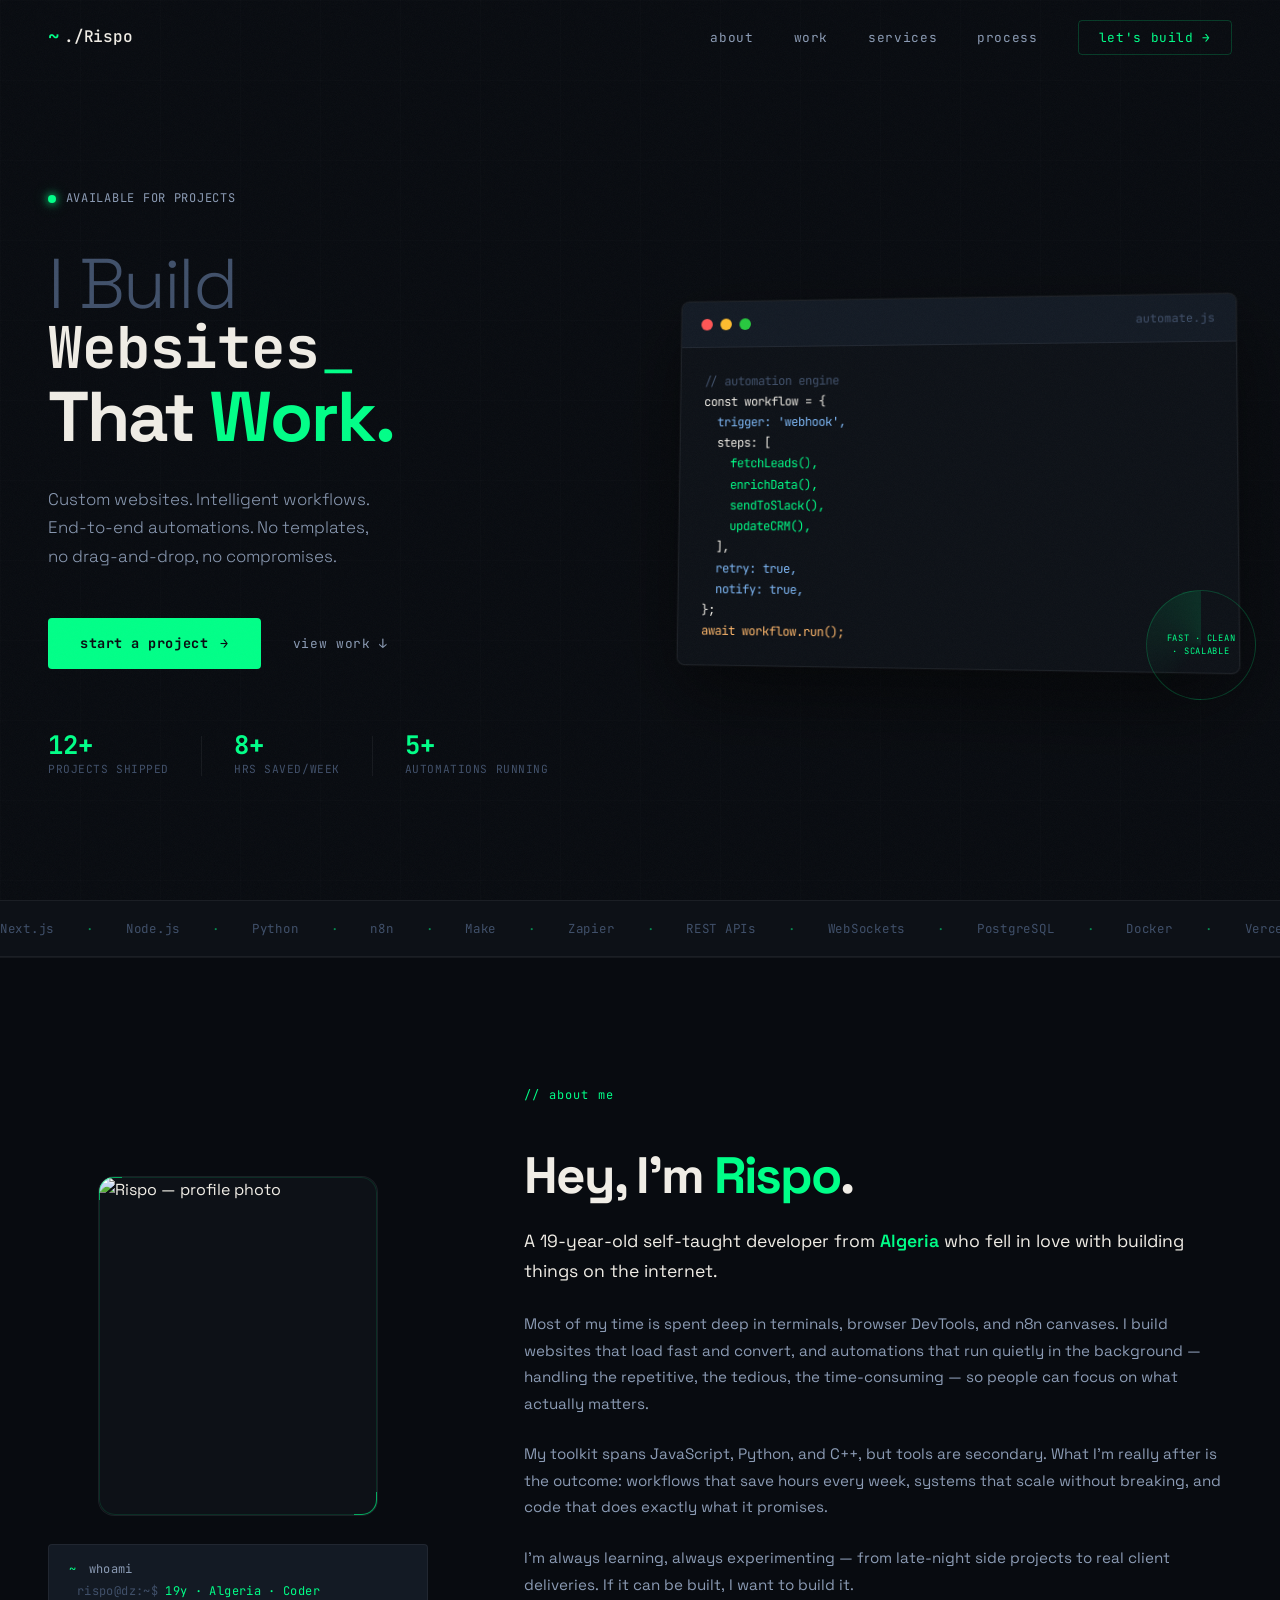
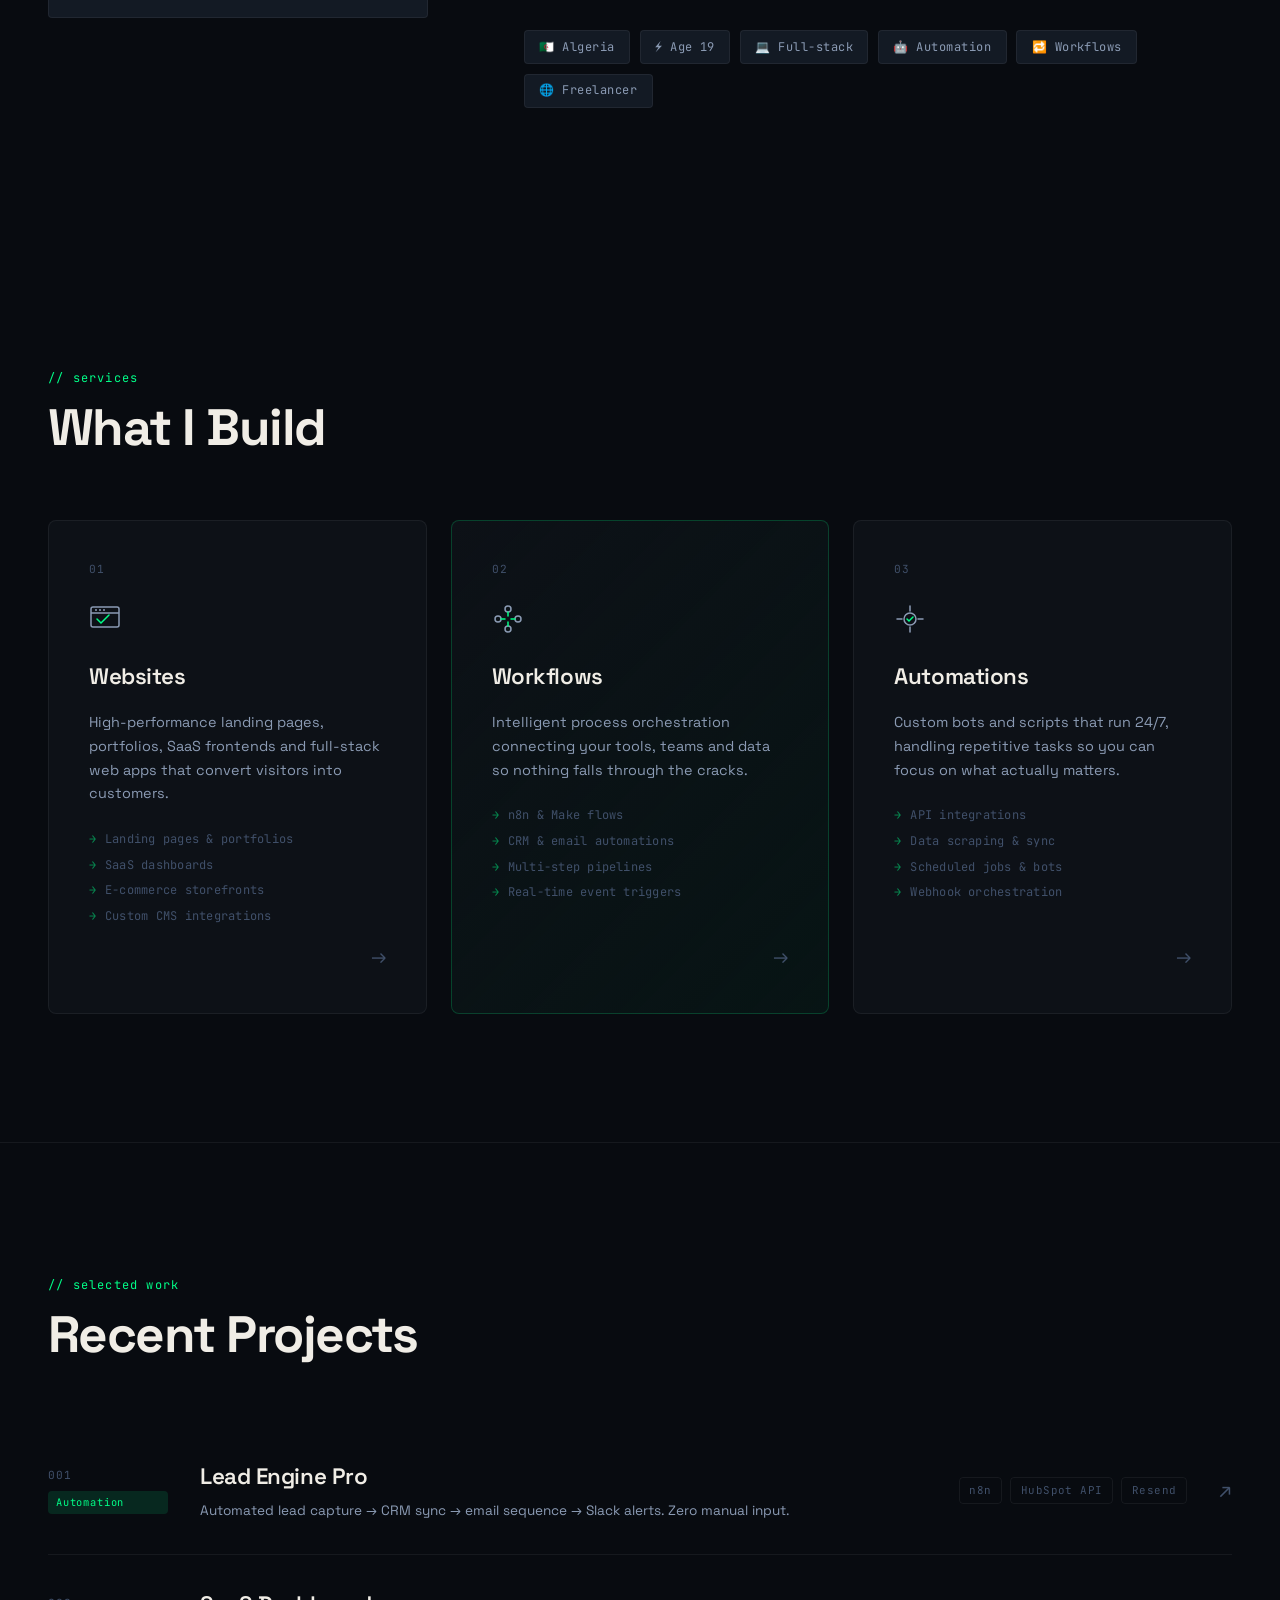
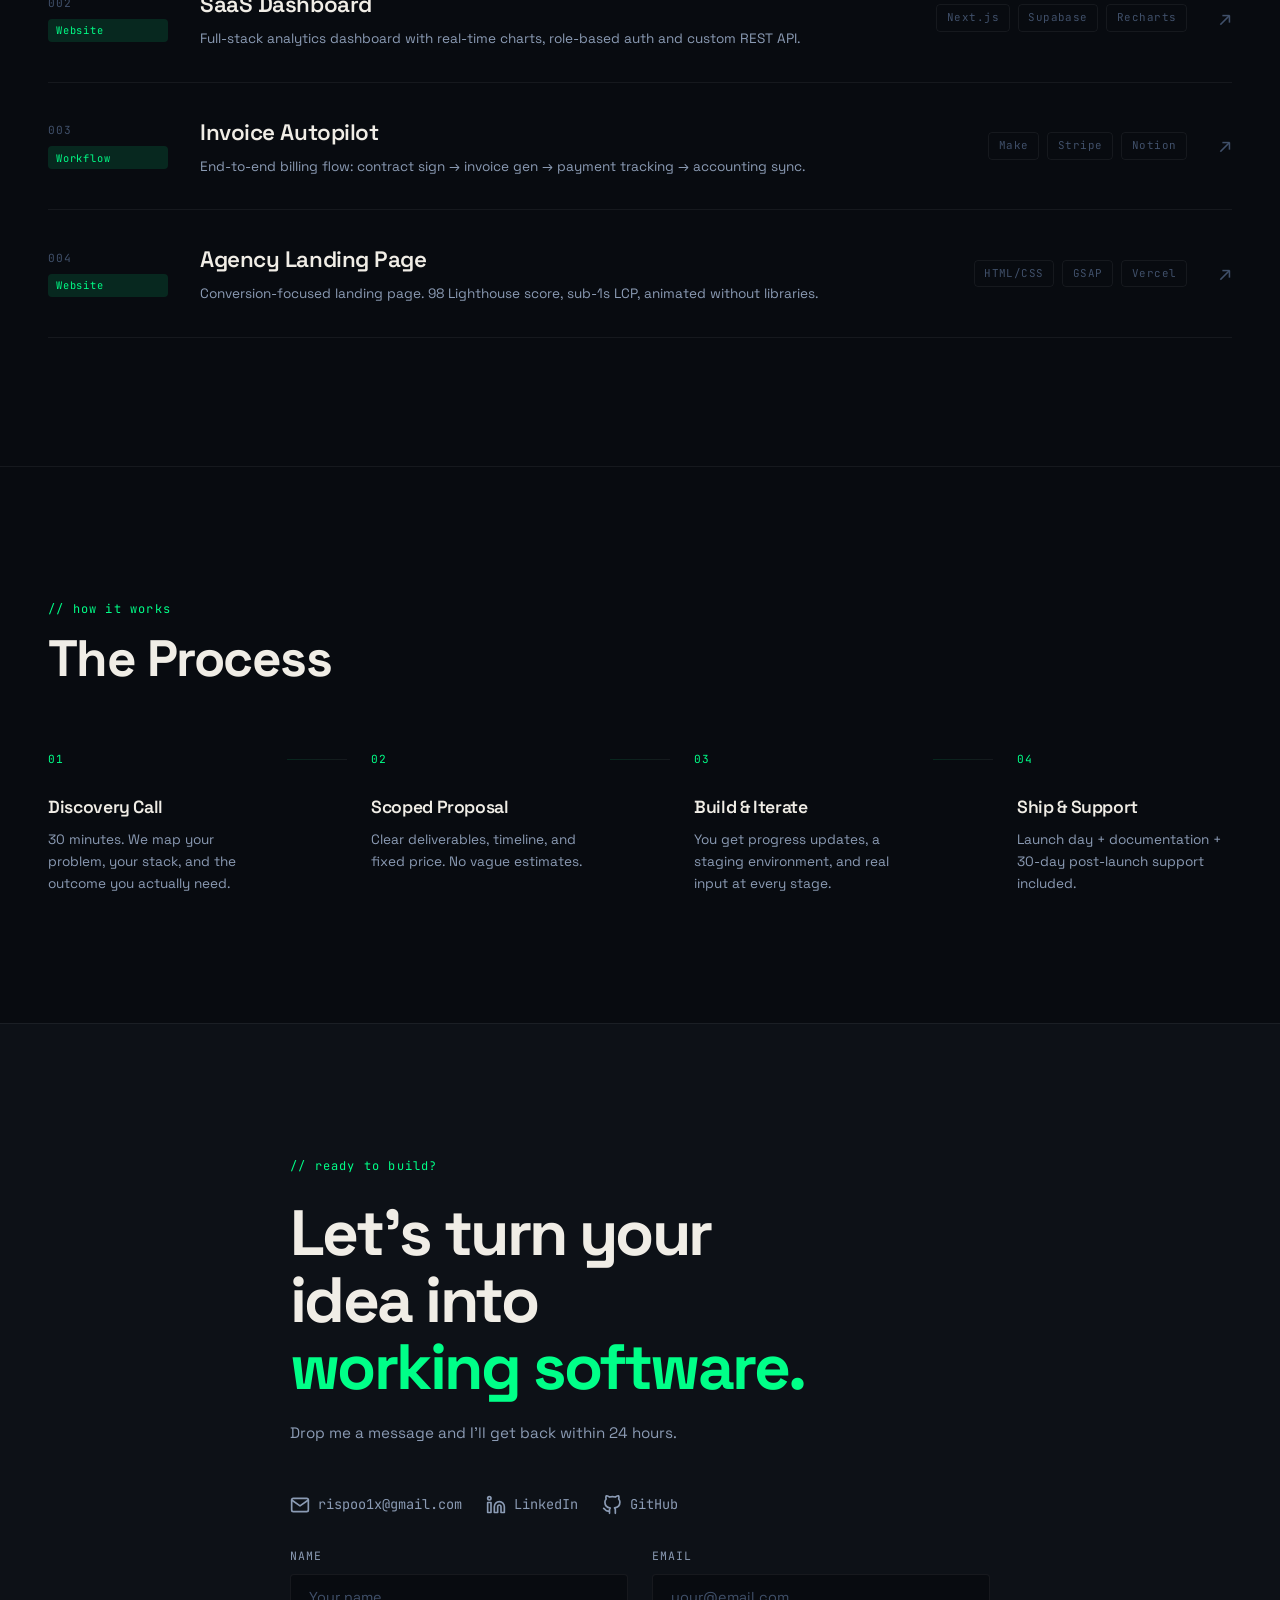
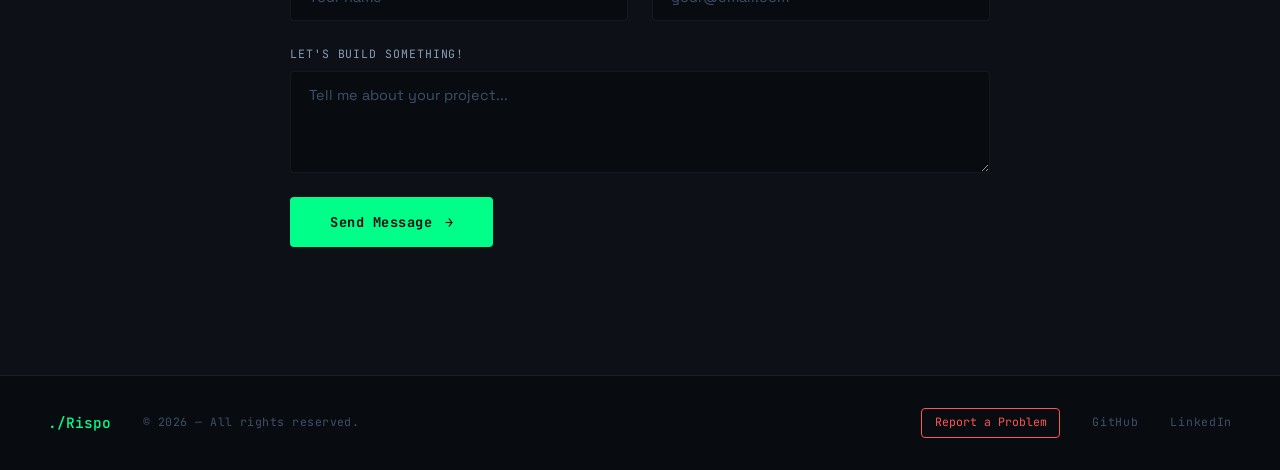
==== commit 0f5f99a7: "added an email adress and some options" ====
--- a/index.html
+++ b/index.html
@@ -392,6 +392,31 @@
         Let's turn your<br />idea into<br /><em>working software.</em>
       </h2>
       <p class="contact-sub">Drop me a message and I'll get back within 24 hours.</p>
+
+      <div class="contact-methods" style="display: flex; gap: 1.5rem; margin-bottom: 2rem; flex-wrap: wrap;">
+        <a href="mailto:rispoo1x@gmail.com" class="contact-method" style="display: flex; align-items: center; gap: 0.5rem; color: var(--text-2); font-family: var(--font-mono); font-size: 0.85rem; text-decoration: none; transition: color 0.2s;" onmouseover="this.style.color='var(--accent)'" onmouseout="this.style.color='var(--text-2)'" aria-label="Email">
+          <svg xmlns="http://www.w3.org/2000/svg" width="20" height="20" viewBox="0 0 24 24" fill="none" stroke="currentColor" stroke-width="2" stroke-linecap="round" stroke-linejoin="round">
+            <path d="M4 4h16c1.1 0 2 .9 2 2v12c0 1.1-.9 2-2 2H4c-1.1 0-2-.9-2-2V6c0-1.1.9-2 2-2z"></path>
+            <polyline points="22,6 12,13 2,6"></polyline>
+          </svg>
+          <span>rispoo1x@gmail.com</span>
+        </a>
+        <a href="https://www.linkedin.com/in/mohamed-boukhari-a453aa3bb" class="contact-method" target="_blank" style="display: flex; align-items: center; gap: 0.5rem; color: var(--text-2); font-family: var(--font-mono); font-size: 0.85rem; text-decoration: none; transition: color 0.2s;" onmouseover="this.style.color='var(--accent)'" onmouseout="this.style.color='var(--text-2)'" aria-label="LinkedIn">
+          <svg xmlns="http://www.w3.org/2000/svg" width="20" height="20" viewBox="0 0 24 24" fill="none" stroke="currentColor" stroke-width="2" stroke-linecap="round" stroke-linejoin="round">
+            <path d="M16 8a6 6 0 0 1 6 6v7h-4v-7a2 2 0 0 0-2-2 2 2 0 0 0-2 2v7h-4v-7a6 6 0 0 1 6-6z"></path>
+            <rect x="2" y="9" width="4" height="12"></rect>
+            <circle cx="4" cy="4" r="2"></circle>
+          </svg>
+          <span>LinkedIn</span>
+        </a>
+        <a href="https://github.com/rispoo1x" class="contact-method" target="_blank" style="display: flex; align-items: center; gap: 0.5rem; color: var(--text-2); font-family: var(--font-mono); font-size: 0.85rem; text-decoration: none; transition: color 0.2s;" onmouseover="this.style.color='var(--accent)'" onmouseout="this.style.color='var(--text-2)'" aria-label="GitHub">
+          <svg xmlns="http://www.w3.org/2000/svg" width="20" height="20" viewBox="0 0 24 24" fill="none" stroke="currentColor" stroke-width="2" stroke-linecap="round" stroke-linejoin="round">
+            <path d="M9 19c-5 1.5-5-2.5-7-3m14 6v-3.87a3.37 3.37 0 0 0-.94-2.61c3.14-.35 6.44-1.54 6.44-7A5.44 5.44 0 0 0 20 4.77 5.07 5.07 0 0 0 19.91 1S18.73.65 16 2.48a13.38 13.38 0 0 0-7 0C6.27.65 5.09 1 5.09 1A5.07 5.07 0 0 0 5 4.77a5.44 5.44 0 0 0-1.5 3.78c0 5.42 3.3 6.61 6.44 7A3.37 3.37 0 0 0 9 18.13V22"></path>
+          </svg>
+          <span>GitHub</span>
+        </a>
+      </div>
+
       <form class="contact-form" id="contactForm" novalidate>
         <div class="form-row">
           <div class="form-group">
@@ -419,12 +444,12 @@
   <footer class="footer">
     <div class="footer-left">
       <span class="footer-logo">./Rispo</span>
-      <span class="footer-copy">© 2026 — Built with intention</span>
-    </div>
-    <div class="footer-right">
-      <a href="#" class="footer-link" aria-label="GitHub">GitHub</a>
-      <a href="#" class="footer-link" aria-label="LinkedIn">LinkedIn</a>
-      <a href="#" class="footer-link" aria-label="Twitter">Twitter</a>
+      <span class="footer-copy">© 2026 — All rights reserved. </span>
+    </div>
+    <div class="footer-right" style="display: flex; align-items: center; gap: 2rem; flex-wrap: wrap;">
+      <a href="mailto:rispoo1x@gmail.com?subject=Report%20a%20Problem" class="footer-problem-btn" style="font-family: var(--font-mono); font-size: 0.72rem; color: var(--red); border: 1px solid var(--red); padding: 0.3rem 0.8rem; border-radius: var(--radius-sm); transition: all 0.2s;" onmouseover="this.style.background='var(--red)'; this.style.color='var(--bg)'" onmouseout="this.style.background='transparent'; this.style.color='var(--red)'">Report a Problem</a>
+      <a href="https://github.com/rispoo1x" class="footer-link" target="_blank" aria-label="GitHub">GitHub</a>
+      <a href="https://www.linkedin.com/in/mohamed-boukhari-a453aa3bb" class="footer-link" target="_blank" aria-label="LinkedIn">LinkedIn</a>
     </div>
   </footer>
 
--- a/assets/css/style.css
+++ b/assets/css/style.css
@@ -1070,12 +1070,19 @@
 
 @media (max-width: 860px) {
   .nav { padding: 1.25rem 1.5rem; }
+  .nav-logo {
+    position: relative;
+    z-index: 100;
+  }
   .nav-links { display: none; }
   .nav-links.open {
     display: flex;
     flex-direction: column;
-    position: fixed;
-    inset: 0;
+    position: absolute;
+    top: 0;
+    left: 0;
+    width: 100vw;
+    height: 100vh;
     background: var(--bg);
     align-items: center;
     justify-content: center;
@@ -1084,7 +1091,11 @@
   }
   .nav-links.open .nav-link,
   .nav-links.open .nav-cta { font-size: 1.2rem; }
-  .nav-toggle { display: flex; }
+  .nav-toggle { 
+    display: flex; 
+    position: relative;
+    z-index: 100;
+  }
 
   .hero {
     grid-template-columns: 1fr;
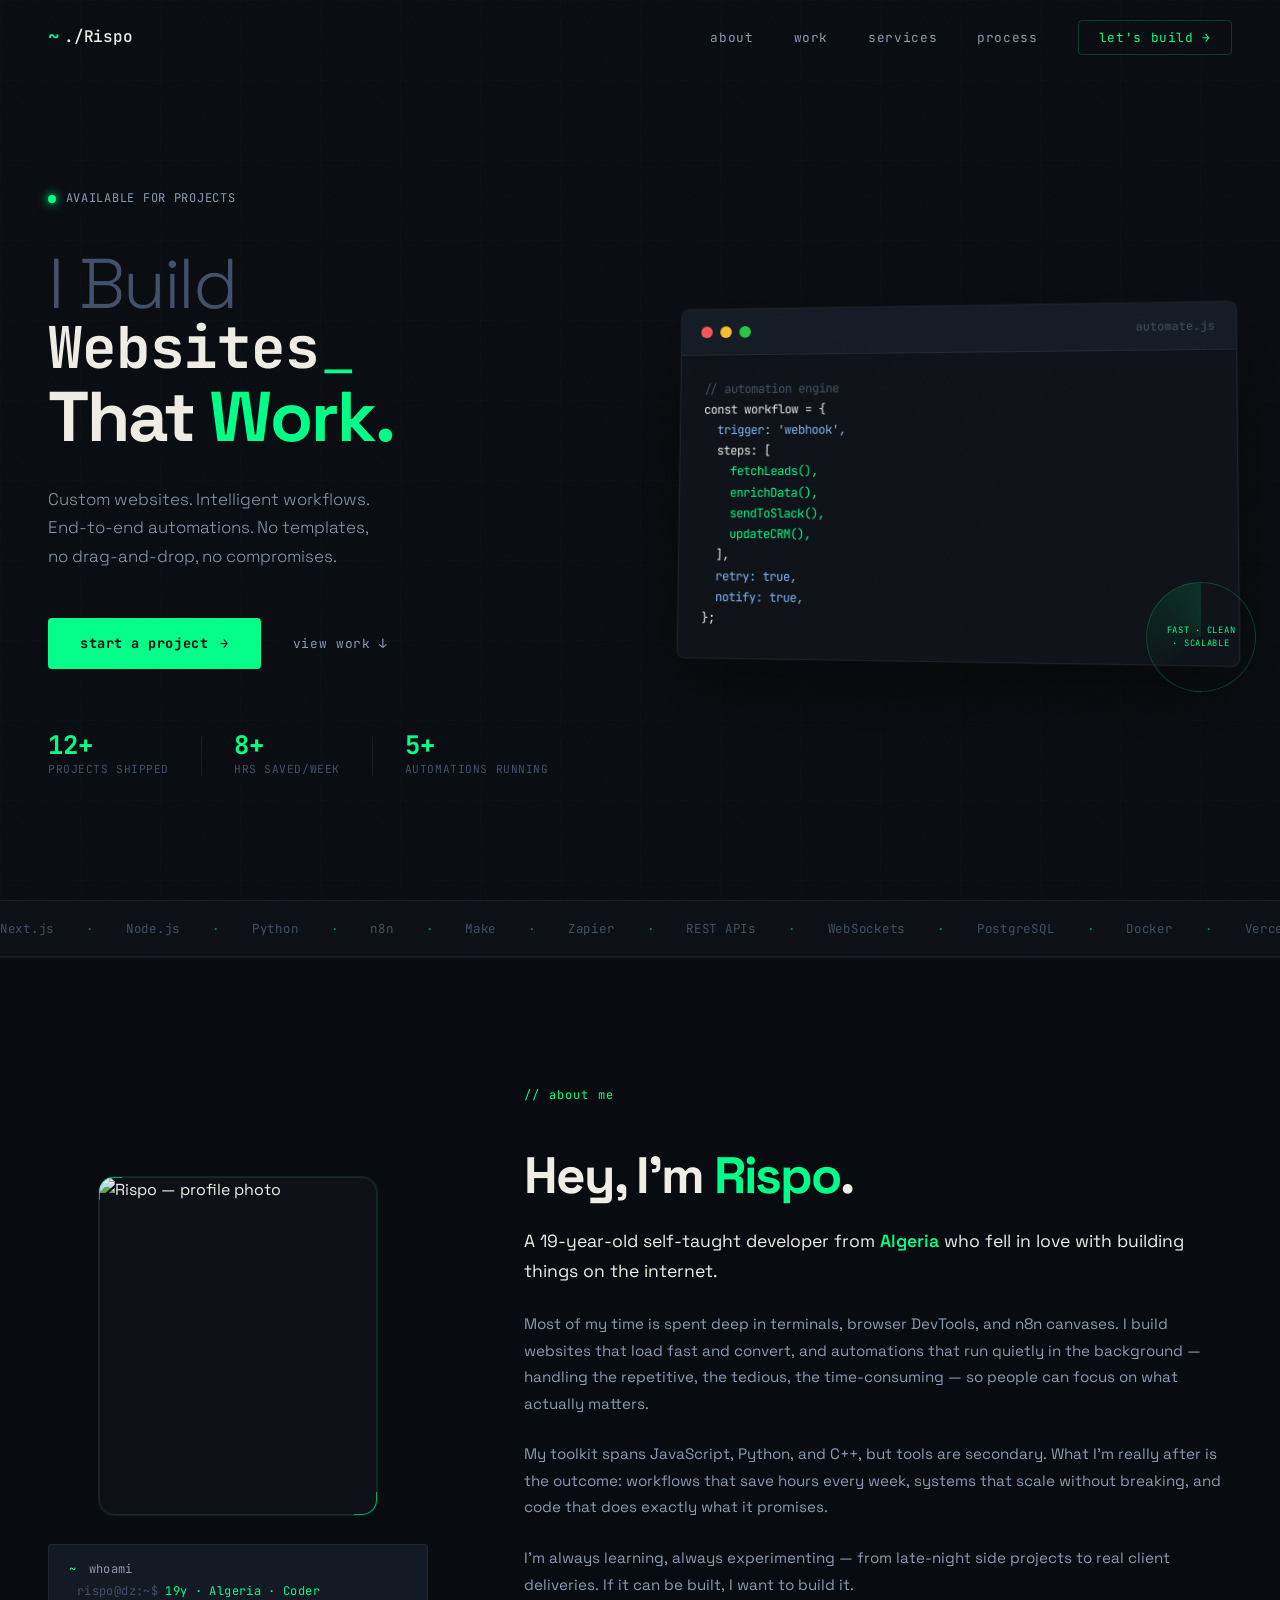
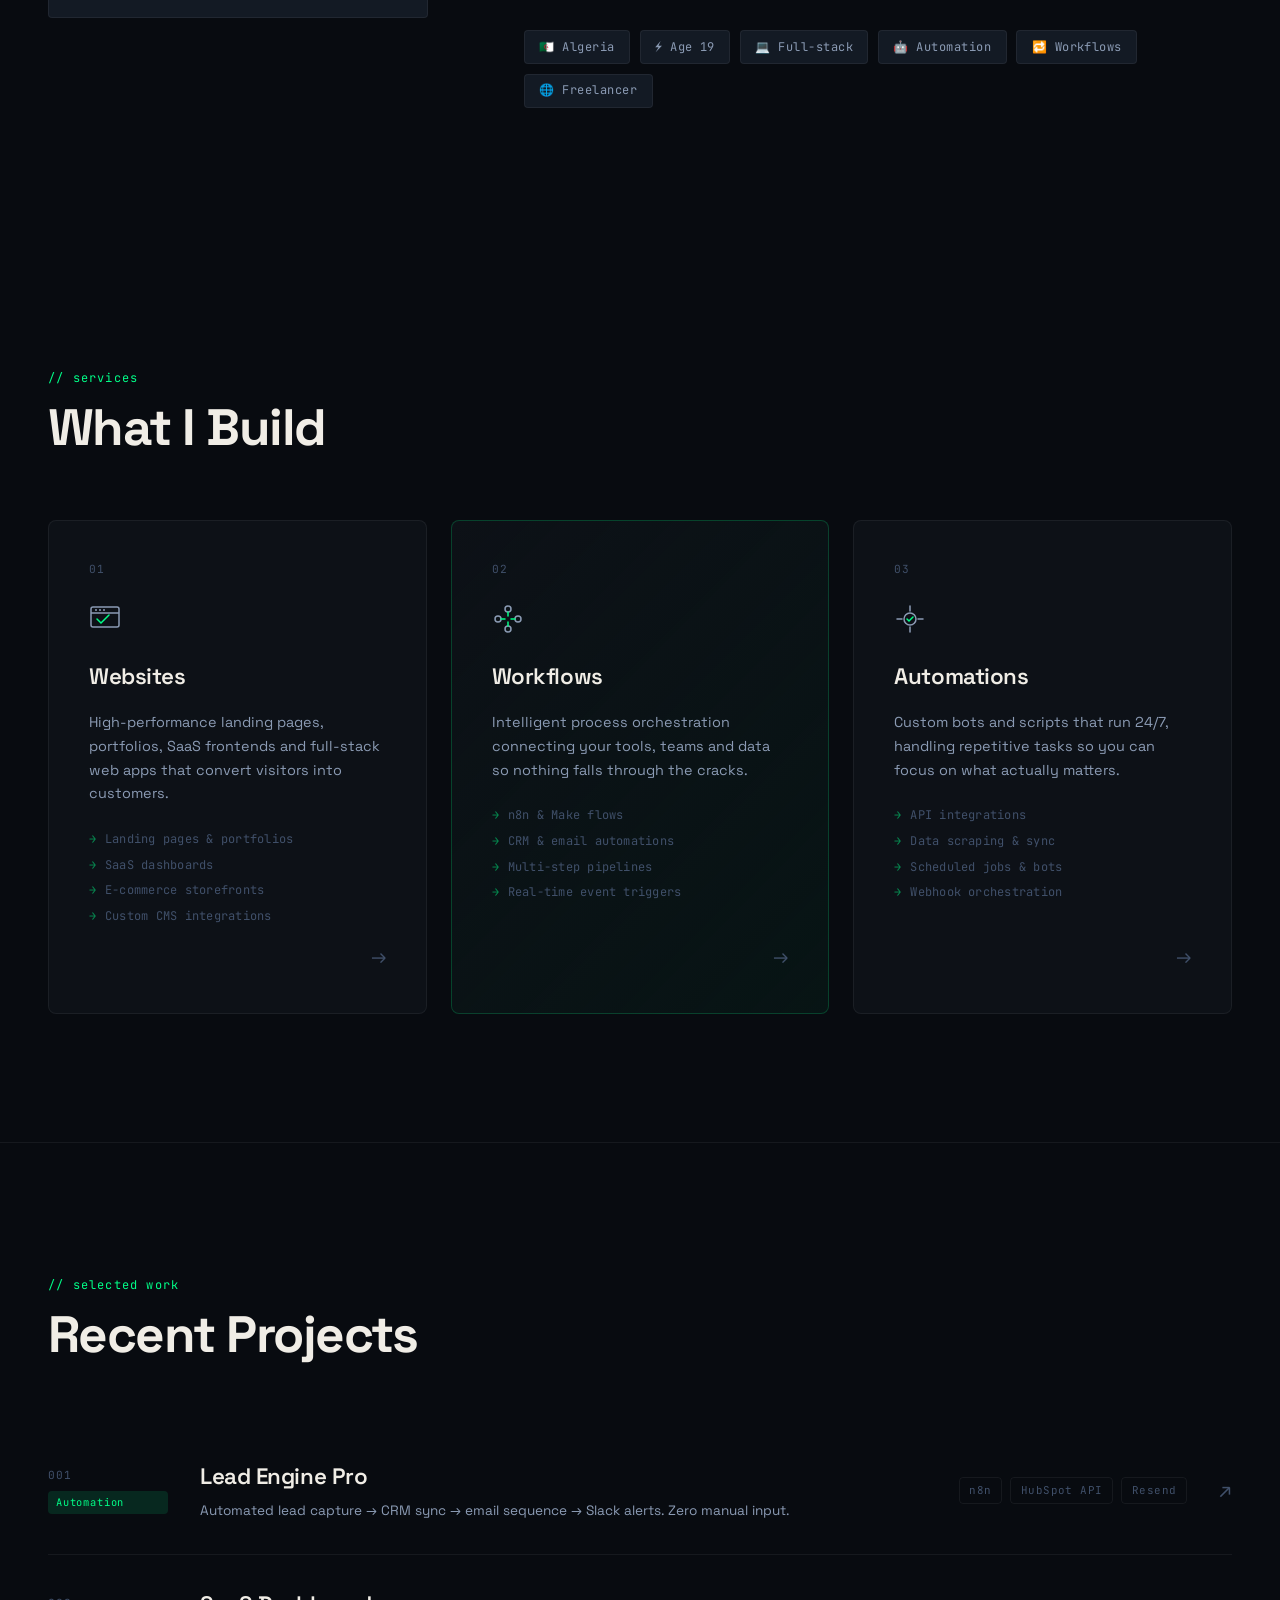
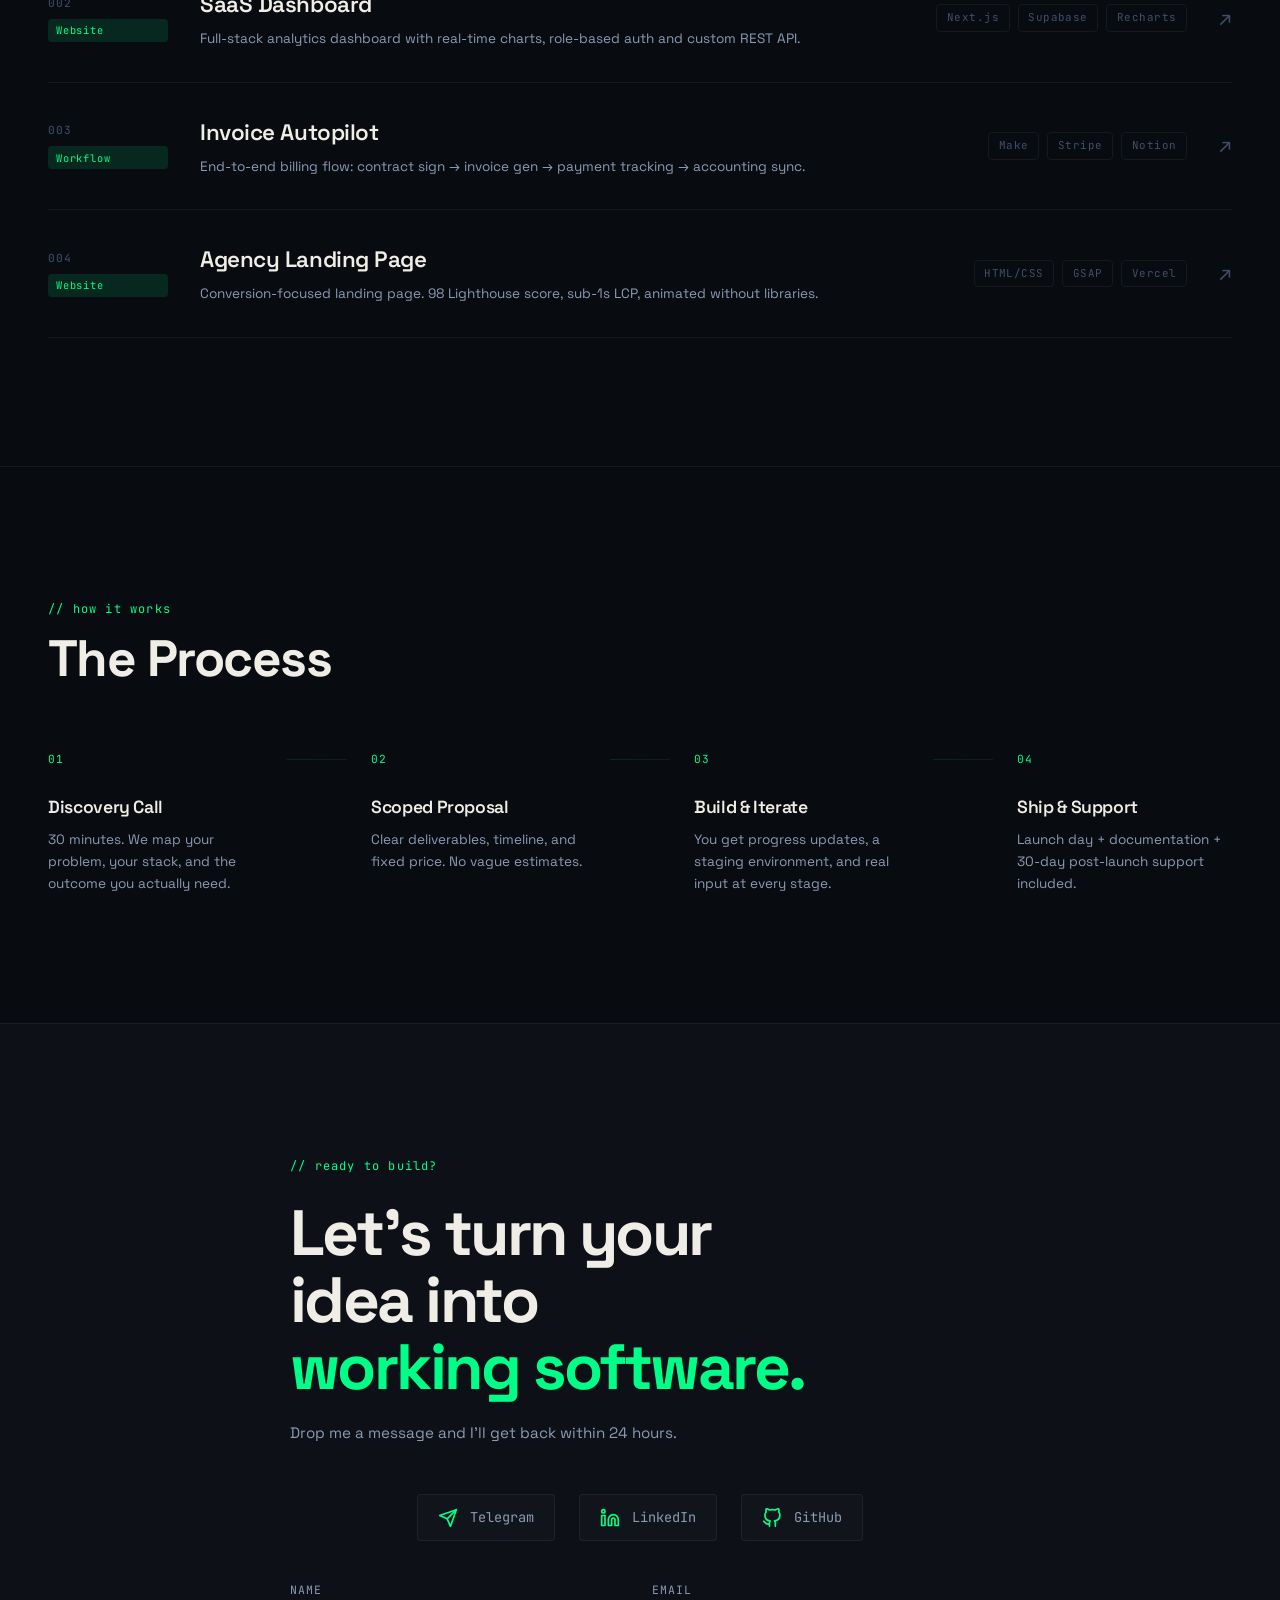
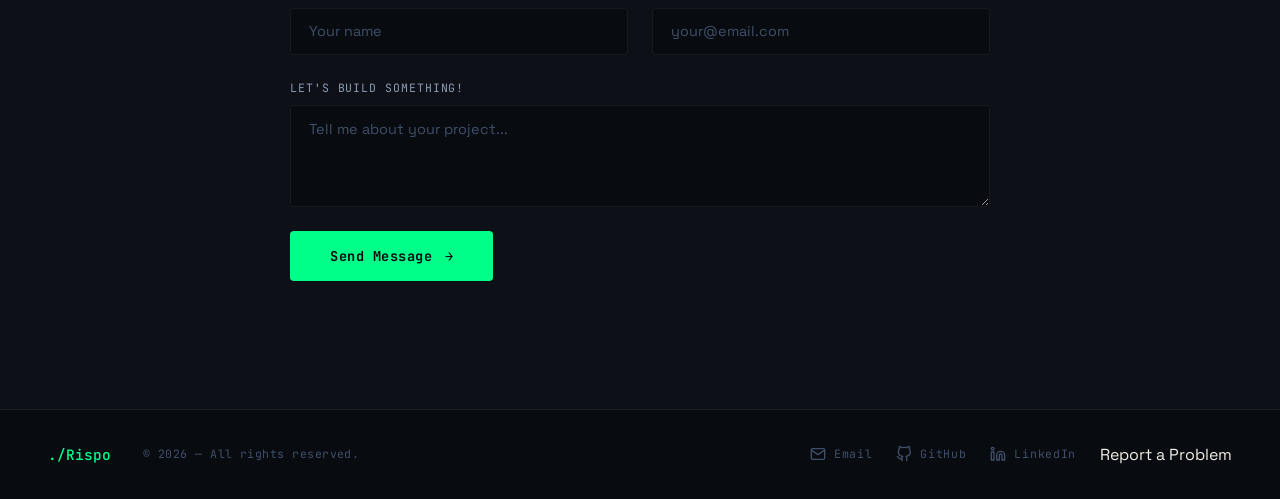
==== commit d9947253: "added telegram  and some options" ====
--- a/index.html
+++ b/index.html
@@ -393,15 +393,15 @@
       </h2>
       <p class="contact-sub">Drop me a message and I'll get back within 24 hours.</p>
 
-      <div class="contact-methods" style="display: flex; gap: 1.5rem; margin-bottom: 2rem; flex-wrap: wrap;">
-        <a href="mailto:rispoo1x@gmail.com" class="contact-method" style="display: flex; align-items: center; gap: 0.5rem; color: var(--text-2); font-family: var(--font-mono); font-size: 0.85rem; text-decoration: none; transition: color 0.2s;" onmouseover="this.style.color='var(--accent)'" onmouseout="this.style.color='var(--text-2)'" aria-label="Email">
+      <div class="contact-methods">
+        <a href="https://t.me/Rvspx" class="social-link" target="_blank" aria-label="Telegram">
           <svg xmlns="http://www.w3.org/2000/svg" width="20" height="20" viewBox="0 0 24 24" fill="none" stroke="currentColor" stroke-width="2" stroke-linecap="round" stroke-linejoin="round">
-            <path d="M4 4h16c1.1 0 2 .9 2 2v12c0 1.1-.9 2-2 2H4c-1.1 0-2-.9-2-2V6c0-1.1.9-2 2-2z"></path>
-            <polyline points="22,6 12,13 2,6"></polyline>
+            <line x1="22" y1="2" x2="11" y2="13"></line>
+            <polygon points="22 2 15 22 11 13 2 9 22 2"></polygon>
           </svg>
-          <span>rispoo1x@gmail.com</span>
+          <span>Telegram</span>
         </a>
-        <a href="https://www.linkedin.com/in/mohamed-boukhari-a453aa3bb" class="contact-method" target="_blank" style="display: flex; align-items: center; gap: 0.5rem; color: var(--text-2); font-family: var(--font-mono); font-size: 0.85rem; text-decoration: none; transition: color 0.2s;" onmouseover="this.style.color='var(--accent)'" onmouseout="this.style.color='var(--text-2)'" aria-label="LinkedIn">
+        <a href="https://www.linkedin.com/in/mohamed-boukhari-a453aa3bb" class="social-link" target="_blank" aria-label="LinkedIn">
           <svg xmlns="http://www.w3.org/2000/svg" width="20" height="20" viewBox="0 0 24 24" fill="none" stroke="currentColor" stroke-width="2" stroke-linecap="round" stroke-linejoin="round">
             <path d="M16 8a6 6 0 0 1 6 6v7h-4v-7a2 2 0 0 0-2-2 2 2 0 0 0-2 2v7h-4v-7a6 6 0 0 1 6-6z"></path>
             <rect x="2" y="9" width="4" height="12"></rect>
@@ -409,7 +409,7 @@
           </svg>
           <span>LinkedIn</span>
         </a>
-        <a href="https://github.com/rispoo1x" class="contact-method" target="_blank" style="display: flex; align-items: center; gap: 0.5rem; color: var(--text-2); font-family: var(--font-mono); font-size: 0.85rem; text-decoration: none; transition: color 0.2s;" onmouseover="this.style.color='var(--accent)'" onmouseout="this.style.color='var(--text-2)'" aria-label="GitHub">
+        <a href="https://github.com/rispoo1x" class="social-link" target="_blank" aria-label="GitHub">
           <svg xmlns="http://www.w3.org/2000/svg" width="20" height="20" viewBox="0 0 24 24" fill="none" stroke="currentColor" stroke-width="2" stroke-linecap="round" stroke-linejoin="round">
             <path d="M9 19c-5 1.5-5-2.5-7-3m14 6v-3.87a3.37 3.37 0 0 0-.94-2.61c3.14-.35 6.44-1.54 6.44-7A5.44 5.44 0 0 0 20 4.77 5.07 5.07 0 0 0 19.91 1S18.73.65 16 2.48a13.38 13.38 0 0 0-7 0C6.27.65 5.09 1 5.09 1A5.07 5.07 0 0 0 5 4.77a5.44 5.44 0 0 0-1.5 3.78c0 5.42 3.3 6.61 6.44 7A3.37 3.37 0 0 0 9 18.13V22"></path>
           </svg>
@@ -446,10 +446,20 @@
       <span class="footer-logo">./Rispo</span>
       <span class="footer-copy">© 2026 — All rights reserved. </span>
     </div>
-    <div class="footer-right" style="display: flex; align-items: center; gap: 2rem; flex-wrap: wrap;">
-      <a href="mailto:rispoo1x@gmail.com?subject=Report%20a%20Problem" class="footer-problem-btn" style="font-family: var(--font-mono); font-size: 0.72rem; color: var(--red); border: 1px solid var(--red); padding: 0.3rem 0.8rem; border-radius: var(--radius-sm); transition: all 0.2s;" onmouseover="this.style.background='var(--red)'; this.style.color='var(--bg)'" onmouseout="this.style.background='transparent'; this.style.color='var(--red)'">Report a Problem</a>
-      <a href="https://github.com/rispoo1x" class="footer-link" target="_blank" aria-label="GitHub">GitHub</a>
-      <a href="https://www.linkedin.com/in/mohamed-boukhari-a453aa3bb" class="footer-link" target="_blank" aria-label="LinkedIn">LinkedIn</a>
+    <div class="footer-right footer-socials">
+      <a href="mailto:rispoo1x@gmail.com" class="footer-link" aria-label="Email">
+        <svg xmlns="http://www.w3.org/2000/svg" width="16" height="16" viewBox="0 0 24 24" fill="none" stroke="currentColor" stroke-width="2" stroke-linecap="round" stroke-linejoin="round"><path d="M4 4h16c1.1 0 2 .9 2 2v12c0 1.1-.9 2-2 2H4c-1.1 0-2-.9-2-2V6c0-1.1.9-2 2-2z"></path><polyline points="22,6 12,13 2,6"></polyline></svg>
+        <span>Email</span>
+      </a>
+      <a href="https://github.com/rispoo1x" class="footer-link" target="_blank" aria-label="GitHub">
+        <svg xmlns="http://www.w3.org/2000/svg" width="16" height="16" viewBox="0 0 24 24" fill="none" stroke="currentColor" stroke-width="2" stroke-linecap="round" stroke-linejoin="round"><path d="M9 19c-5 1.5-5-2.5-7-3m14 6v-3.87a3.37 3.37 0 0 0-.94-2.61c3.14-.35 6.44-1.54 6.44-7A5.44 5.44 0 0 0 20 4.77 5.07 5.07 0 0 0 19.91 1S18.73.65 16 2.48a13.38 13.38 0 0 0-7 0C6.27.65 5.09 1 5.09 1A5.07 5.07 0 0 0 5 4.77a5.44 5.44 0 0 0-1.5 3.78c0 5.42 3.3 6.61 6.44 7A3.37 3.37 0 0 0 9 18.13V22"></path></svg>
+        <span>GitHub</span>
+      </a>
+      <a href="https://www.linkedin.com/in/mohamed-boukhari-a453aa3bb" class="footer-link" target="_blank" aria-label="LinkedIn">
+        <svg xmlns="http://www.w3.org/2000/svg" width="16" height="16" viewBox="0 0 24 24" fill="none" stroke="currentColor" stroke-width="2" stroke-linecap="round" stroke-linejoin="round"><path d="M16 8a6 6 0 0 1 6 6v7h-4v-7a2 2 0 0 0-2-2 2 2 0 0 0-2 2v7h-4v-7a6 6 0 0 1 6-6z"></path><rect x="2" y="9" width="4" height="12"></rect><circle cx="4" cy="4" r="2"></circle></svg>
+        <span>LinkedIn</span>
+      </a>
+      <a href="mailto:rispoo1x@gmail.com?subject=Report%20a%20Problem" class="footer-problem-btn">Report a Problem</a>
     </div>
   </footer>
 
--- a/assets/css/style.css
+++ b/assets/css/style.css
@@ -1635,3 +1635,77 @@
   .proj-hero-title { font-size: 2.4rem; }
 }
 
+/* ======================================================
+   SOCIAL LINKS & CONTACT METHODS (UPDATED)
+   ====================================================== */
+.contact-methods {
+  display: flex;
+  flex-wrap: wrap;
+  gap: 1.5rem;
+  margin-bottom: 2.5rem;
+  justify-content: center;
+}
+
+.social-link {
+  display: inline-flex;
+  align-items: center;
+  gap: 0.75rem;
+  padding: 0.75rem 1.25rem;
+  background: rgba(255, 255, 255, 0.02);
+  border: 1px solid var(--border);
+  color: var(--text-2);
+  font-family: var(--font-mono);
+  font-size: 0.85rem;
+  text-decoration: none;
+  border-radius: var(--radius-sm);
+  transition: all var(--transition);
+  position: relative;
+  overflow: hidden;
+}
+
+.social-link::before {
+  content: '';
+  position: absolute;
+  top: 0; left: 0; width: 2px; height: 100%;
+  background: var(--accent);
+  opacity: 0;
+  transition: opacity var(--transition);
+}
+
+.social-link:hover {
+  color: var(--text);
+  background: rgba(0, 255, 136, 0.05);
+  border-color: var(--border-2);
+  transform: translateY(-2px);
+}
+
+.social-link:hover::before {
+  opacity: 1;
+}
+
+.social-link svg {
+  color: var(--accent);
+  transition: color var(--transition);
+}
+
+.footer-socials {
+  display: flex;
+  align-items: center;
+  gap: 1.5rem;
+  flex-wrap: wrap;
+}
+
+.footer-link {
+  display: inline-flex;
+  align-items: center;
+  gap: 0.5rem;
+}
+
+.footer-link svg {
+  color: var(--text-3);
+  transition: color var(--transition);
+}
+
+.footer-link:hover svg {
+  color: var(--accent);
+}
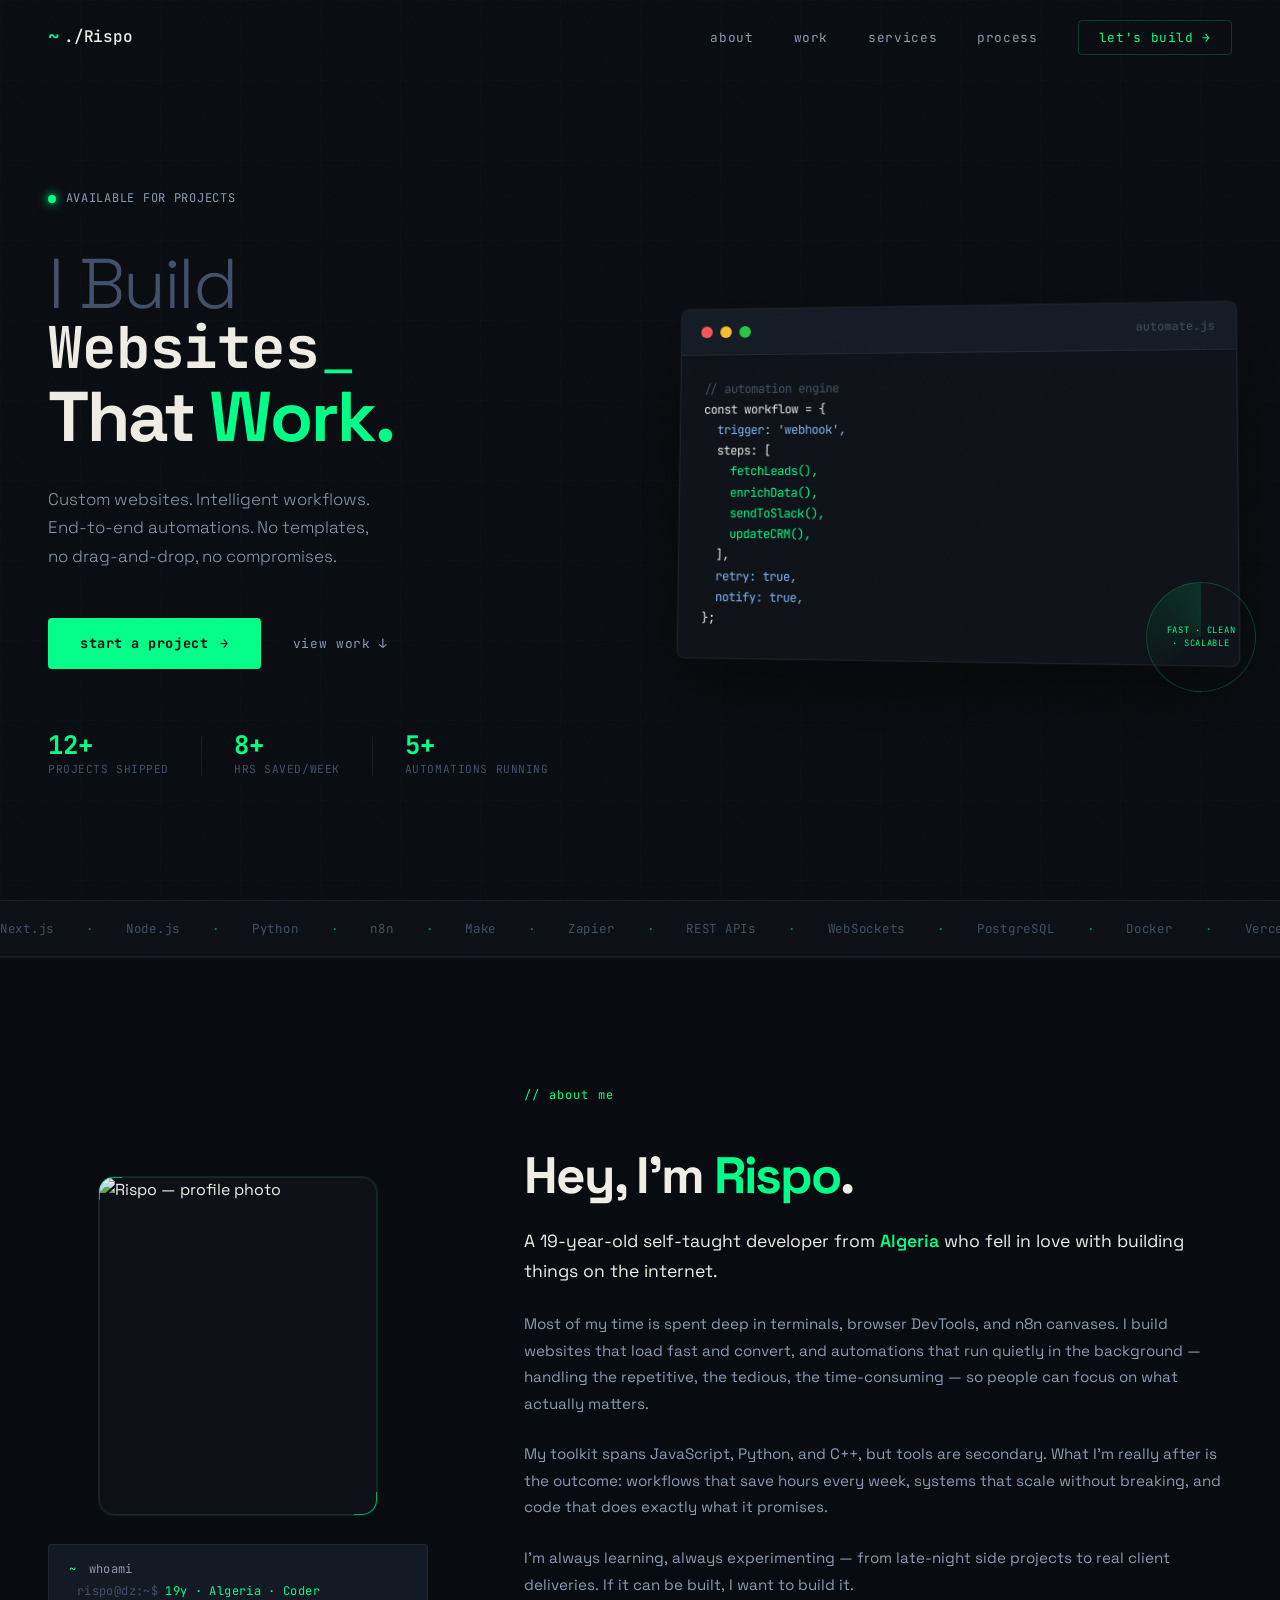
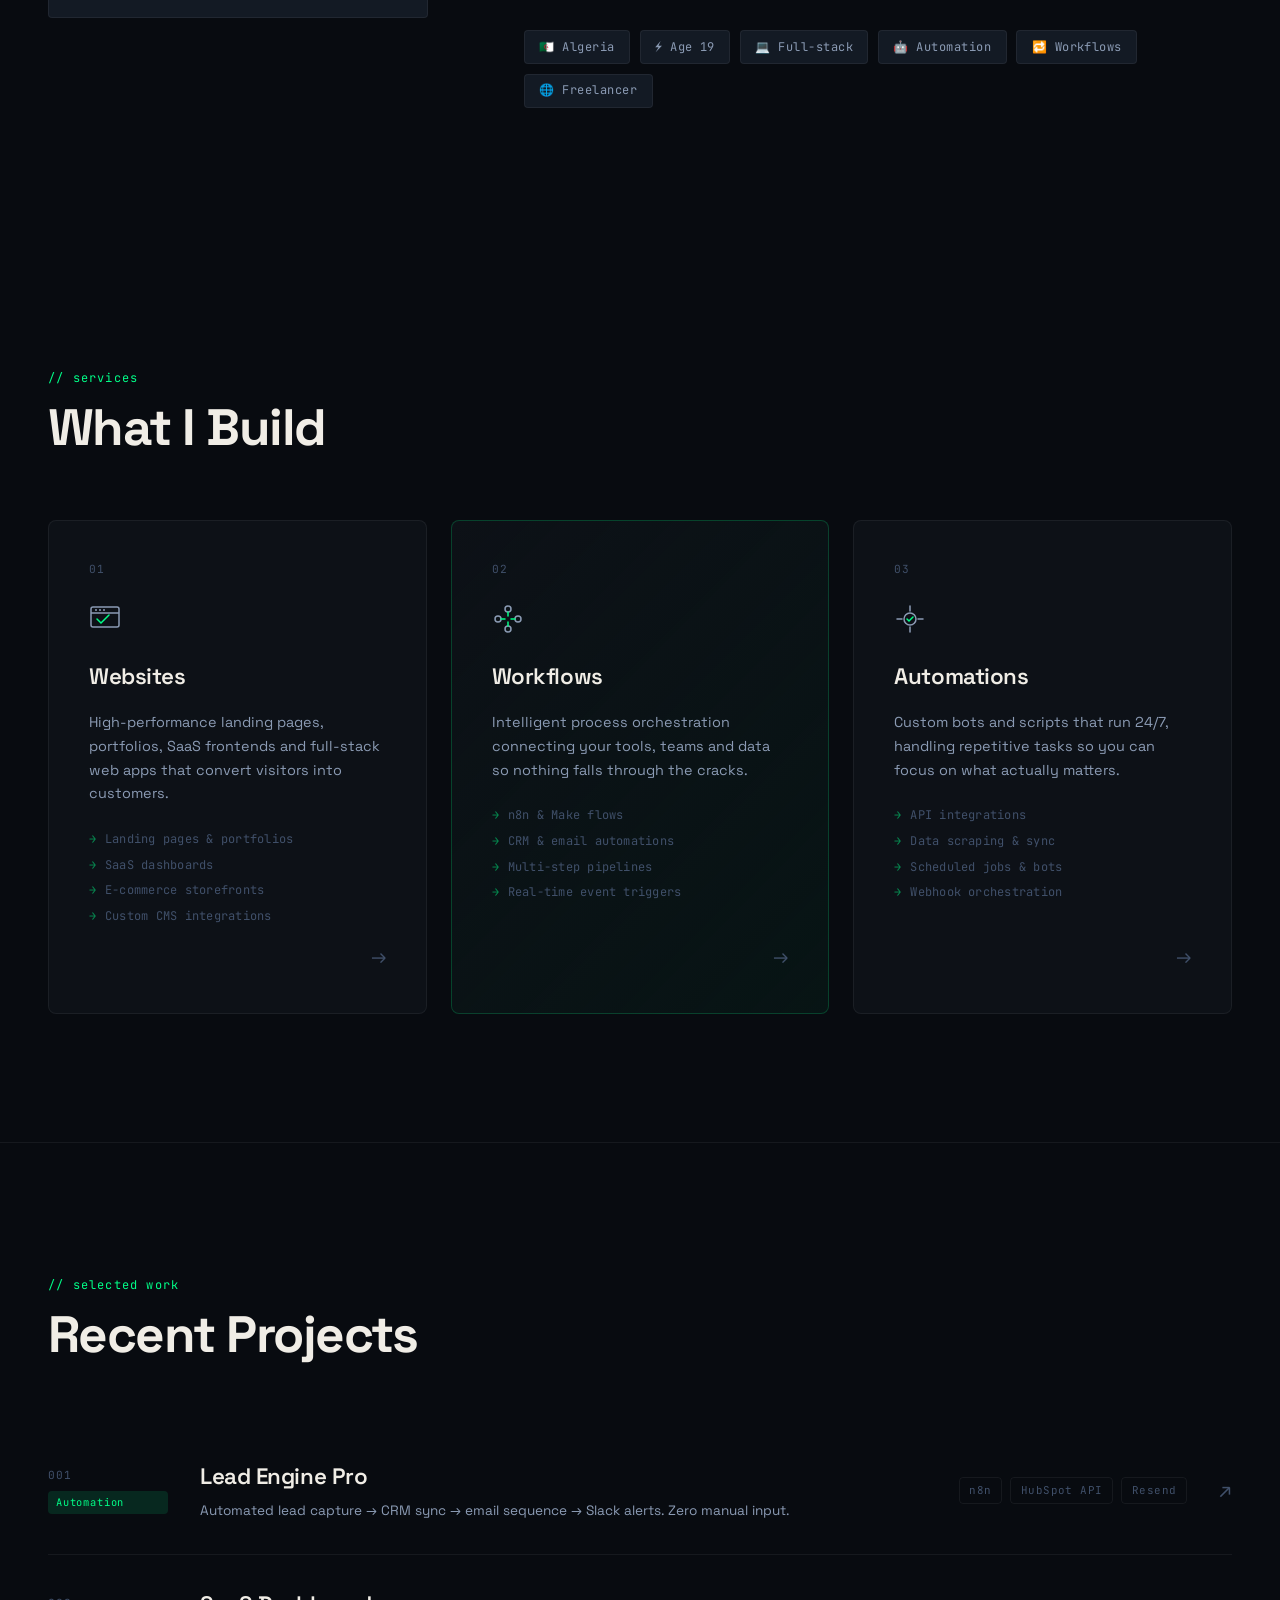
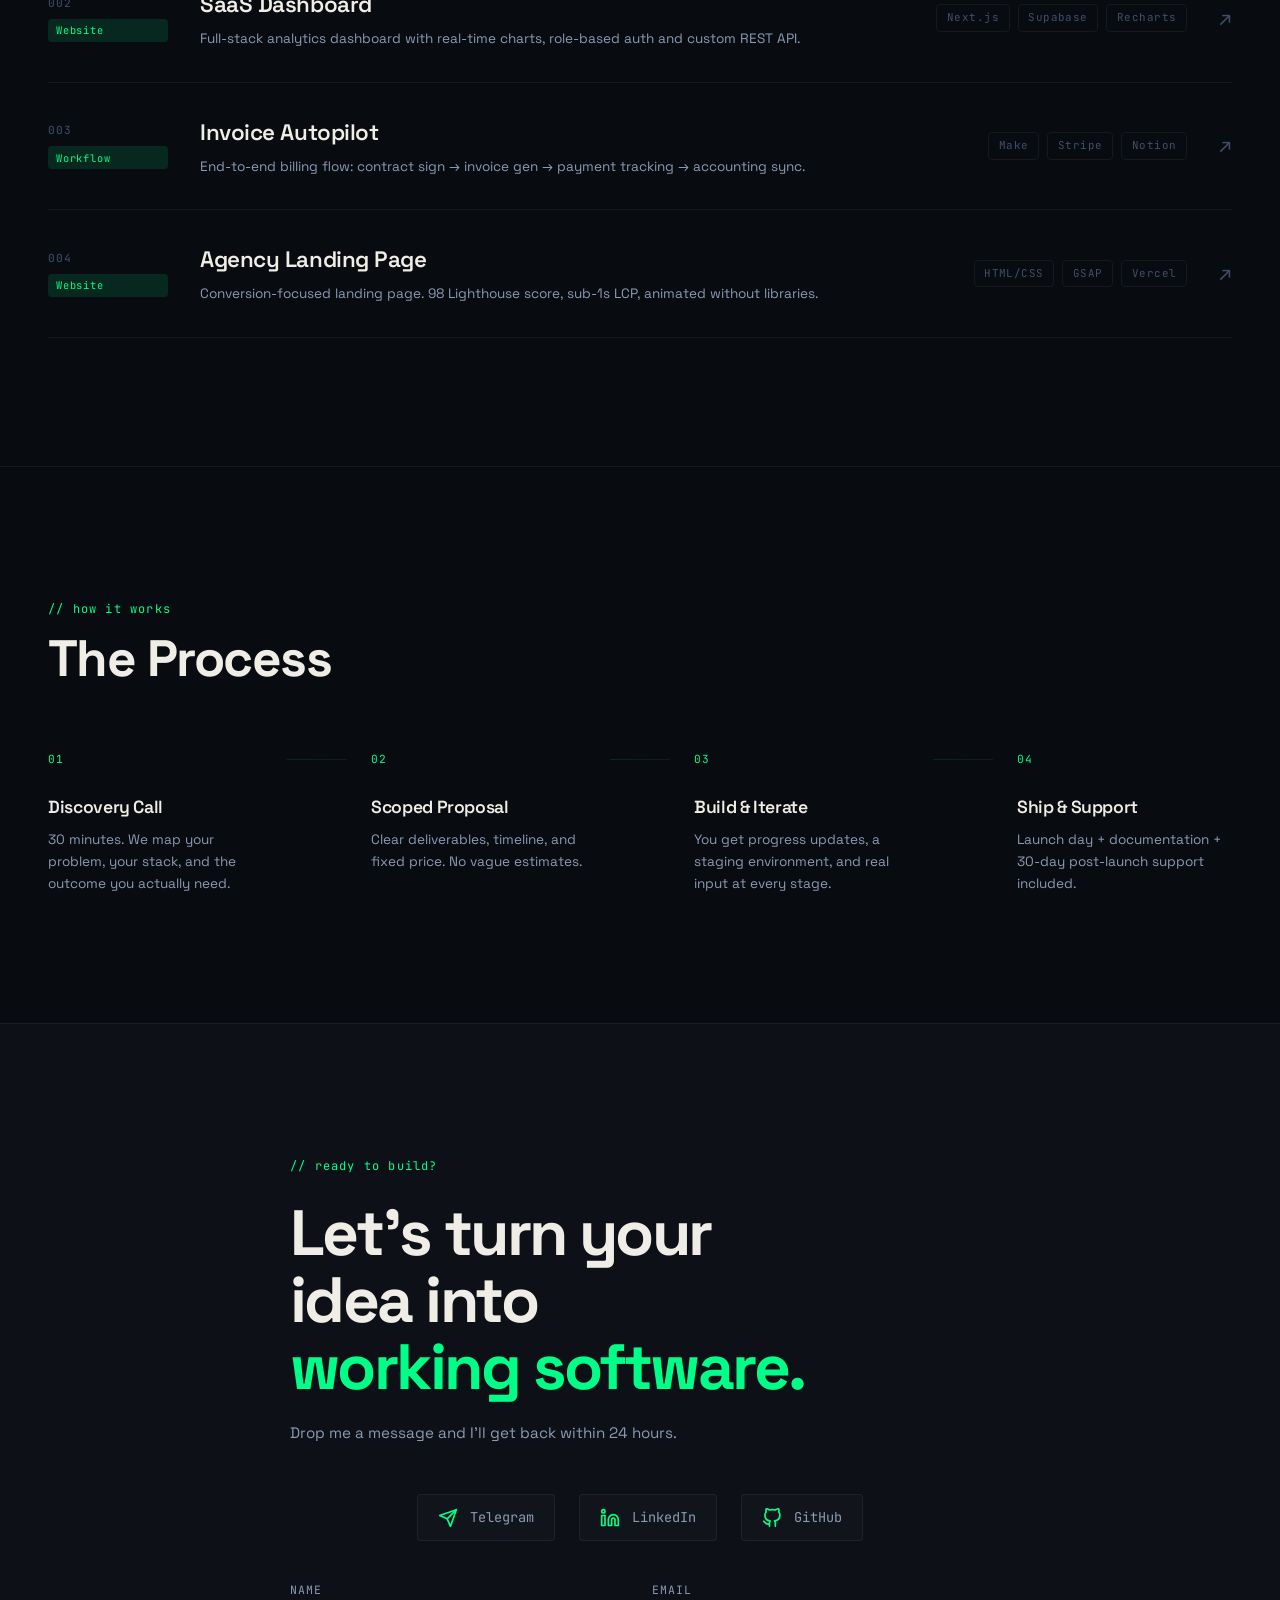
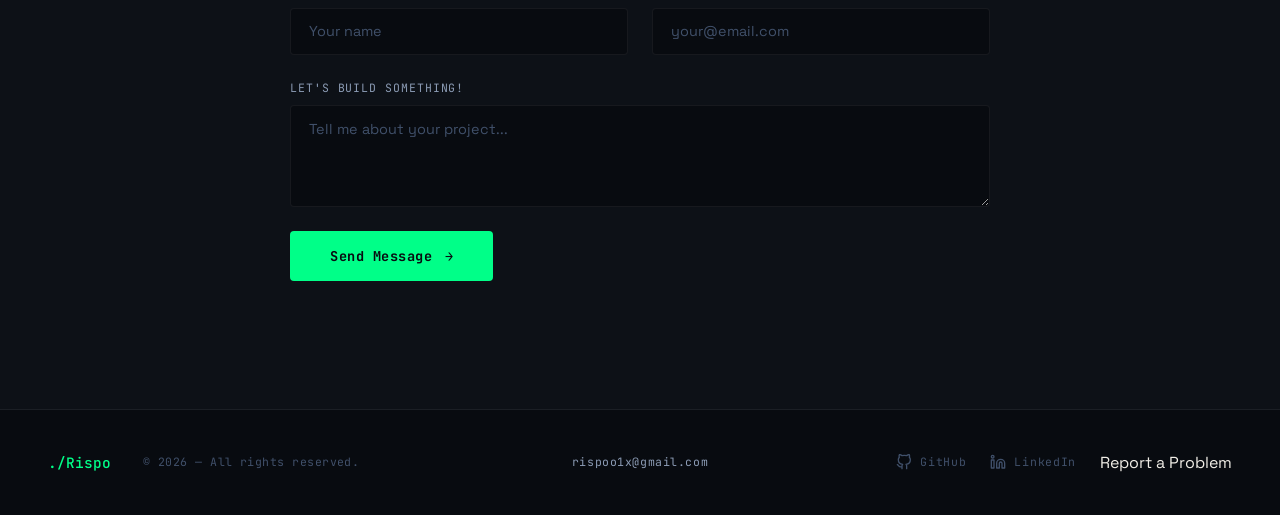
==== commit 52c87339: "adjusting" ====
--- a/index.html
+++ b/index.html
@@ -446,11 +446,8 @@
       <span class="footer-logo">./Rispo</span>
       <span class="footer-copy">© 2026 — All rights reserved. </span>
     </div>
+    <div class="footer-center">rispoo1x@gmail.com</div>
     <div class="footer-right footer-socials">
-      <a href="mailto:rispoo1x@gmail.com" class="footer-link" aria-label="Email">
-        <svg xmlns="http://www.w3.org/2000/svg" width="16" height="16" viewBox="0 0 24 24" fill="none" stroke="currentColor" stroke-width="2" stroke-linecap="round" stroke-linejoin="round"><path d="M4 4h16c1.1 0 2 .9 2 2v12c0 1.1-.9 2-2 2H4c-1.1 0-2-.9-2-2V6c0-1.1.9-2 2-2z"></path><polyline points="22,6 12,13 2,6"></polyline></svg>
-        <span>Email</span>
-      </a>
       <a href="https://github.com/rispoo1x" class="footer-link" target="_blank" aria-label="GitHub">
         <svg xmlns="http://www.w3.org/2000/svg" width="16" height="16" viewBox="0 0 24 24" fill="none" stroke="currentColor" stroke-width="2" stroke-linecap="round" stroke-linejoin="round"><path d="M9 19c-5 1.5-5-2.5-7-3m14 6v-3.87a3.37 3.37 0 0 0-.94-2.61c3.14-.35 6.44-1.54 6.44-7A5.44 5.44 0 0 0 20 4.77 5.07 5.07 0 0 0 19.91 1S18.73.65 16 2.48a13.38 13.38 0 0 0-7 0C6.27.65 5.09 1 5.09 1A5.07 5.07 0 0 0 5 4.77a5.44 5.44 0 0 0-1.5 3.78c0 5.42 3.3 6.61 6.44 7A3.37 3.37 0 0 0 9 18.13V22"></path></svg>
         <span>GitHub</span>
--- a/assets/css/style.css
+++ b/assets/css/style.css
@@ -830,9 +830,26 @@
   display: flex;
   align-items: center;
   justify-content: space-between;
-  padding: 2rem 3rem;
+  padding: 2.5rem 3rem;
   max-width: 1400px;
   margin: 0 auto;
+}
+.footer-left,
+.footer-right {
+  flex: 1;
+  display: flex;
+  align-items: center;
+}
+.footer-right {
+  justify-content: flex-end;
+}
+.footer-center {
+  flex: 0 0 auto;
+  font-family: var(--font-mono);
+  font-size: 0.72rem;
+  color: var(--text-2);
+  letter-spacing: 0.05em;
+  text-align: center;
 }
 .footer-left {
   display: flex;
@@ -1129,7 +1146,7 @@
   .form-row { grid-template-columns: 1fr; }
 
   .footer { flex-direction: column; gap: 1.5rem; text-align: center; padding: 2rem 1.5rem; }
-  .footer-left { flex-direction: column; gap: 0.5rem; }
+  .footer-left, .footer-right, .footer-center { flex: none; justify-content: center; width: 100%; }
 }
 
 @media (max-width: 500px) {
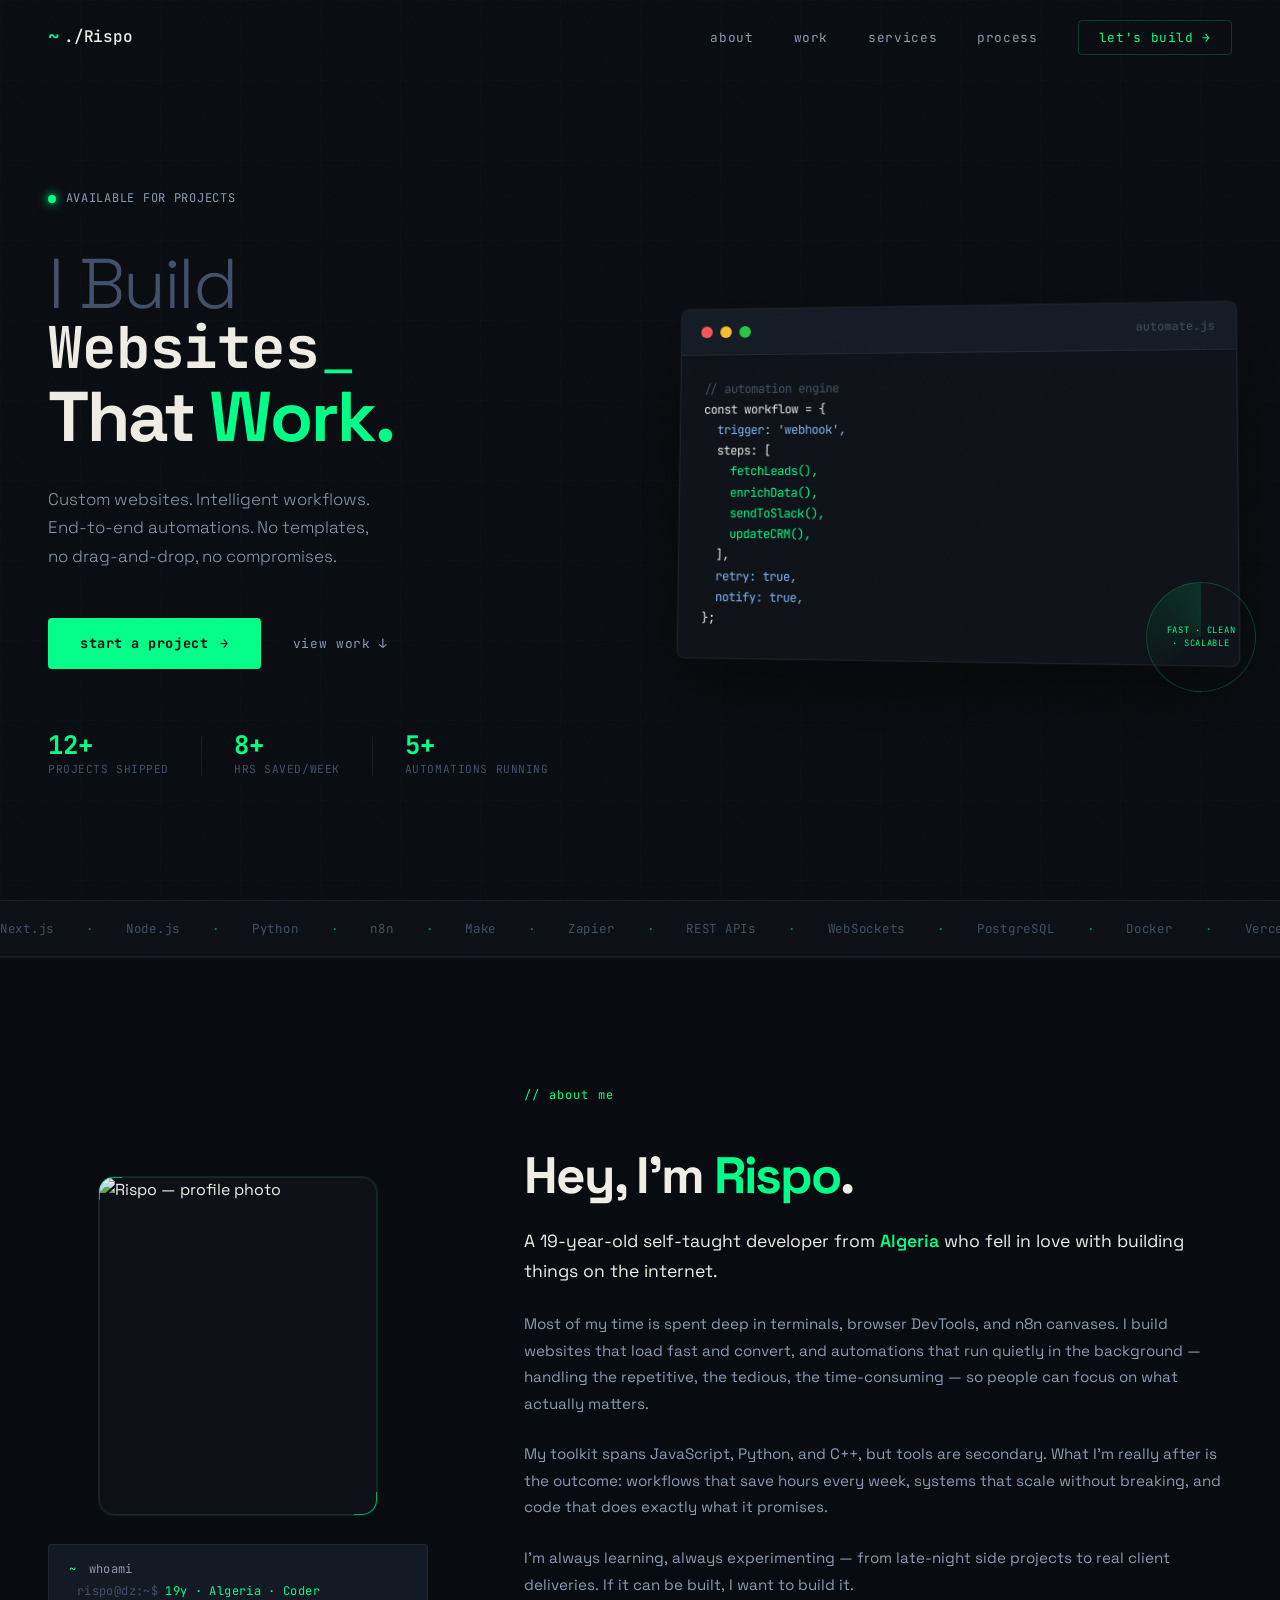
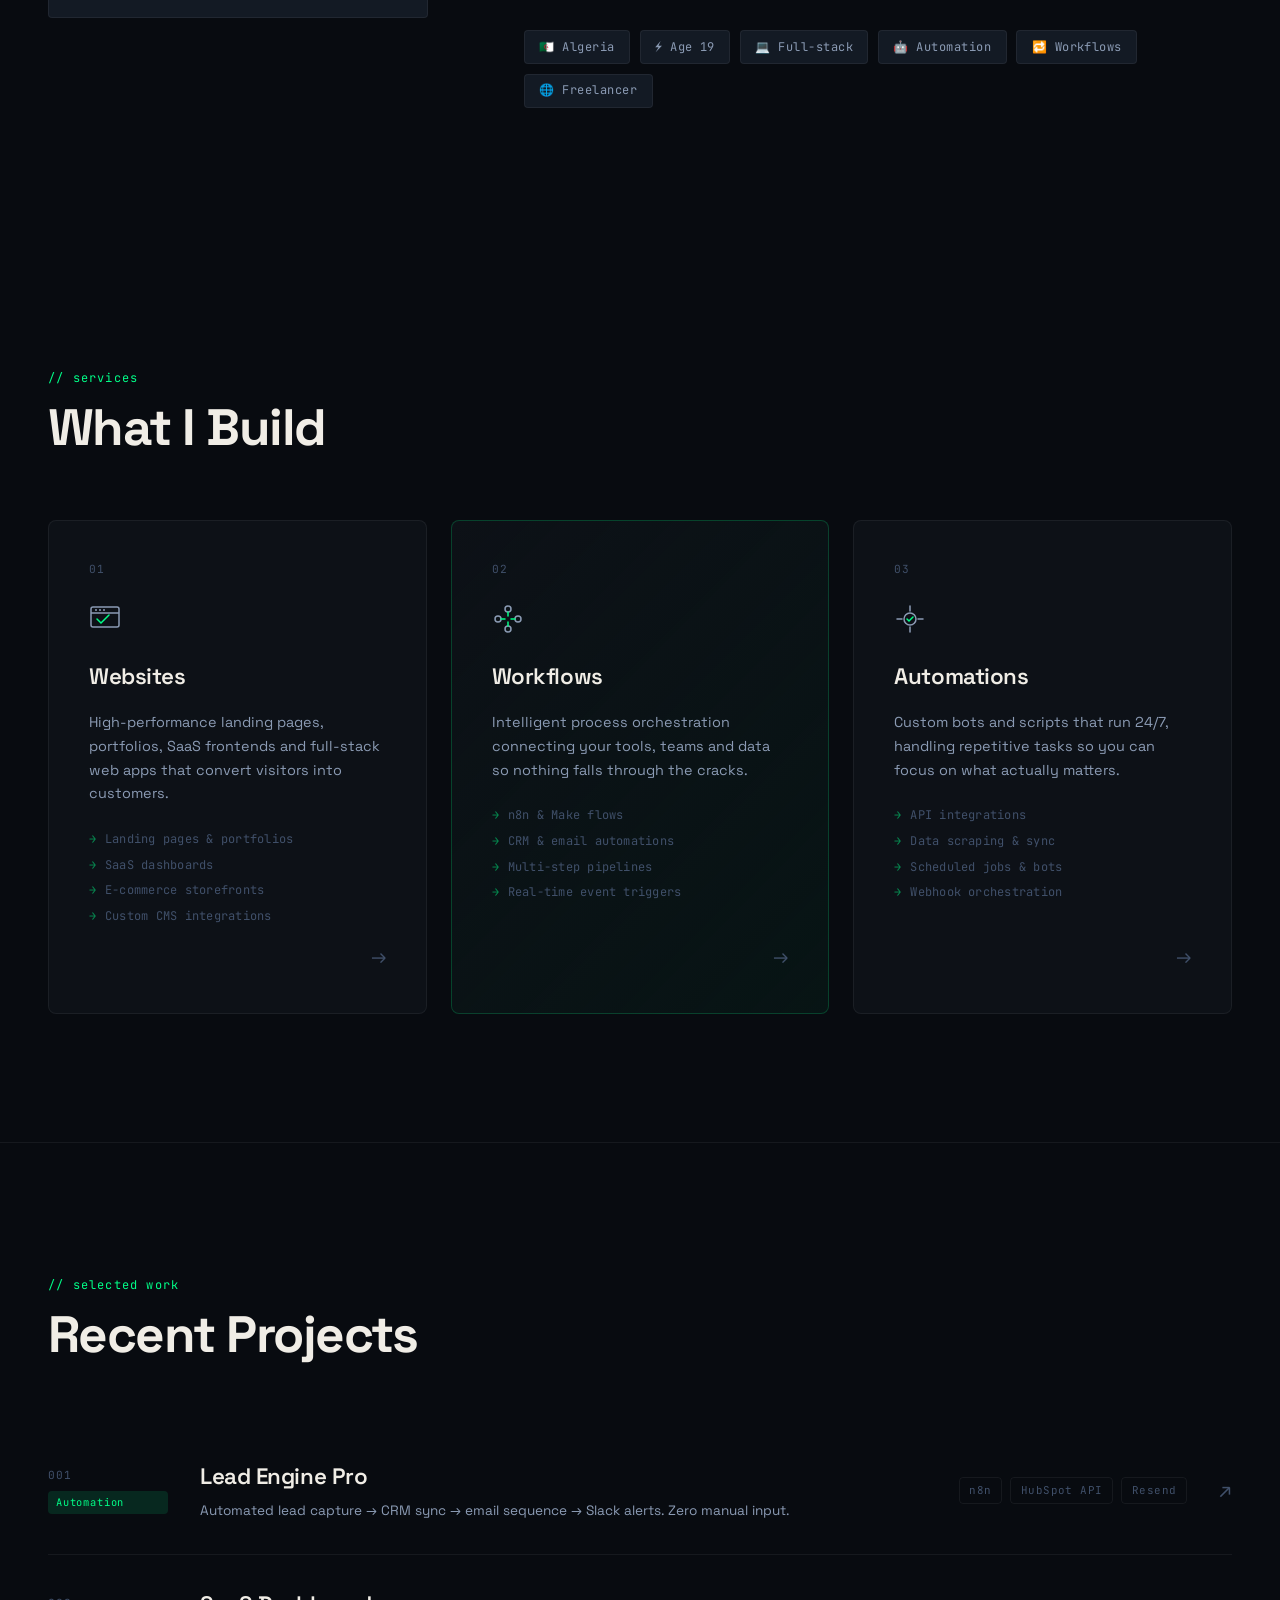
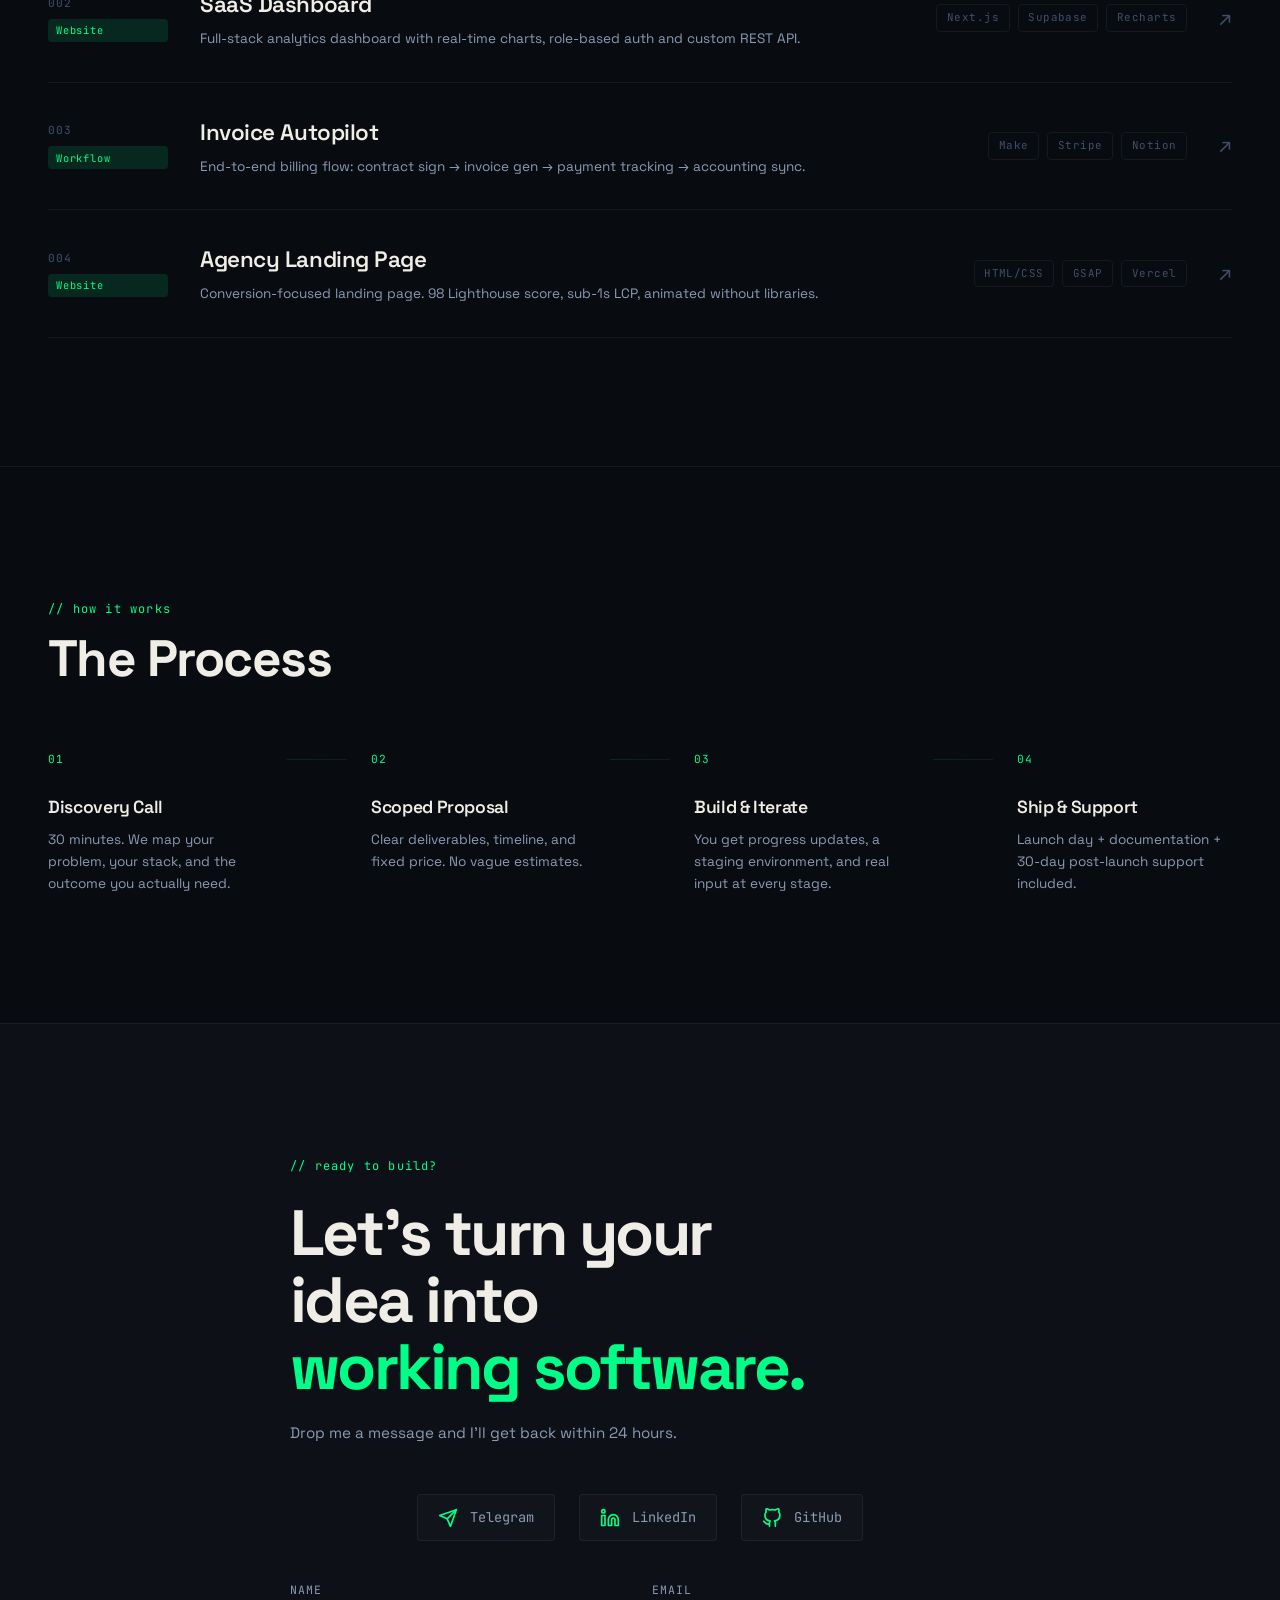
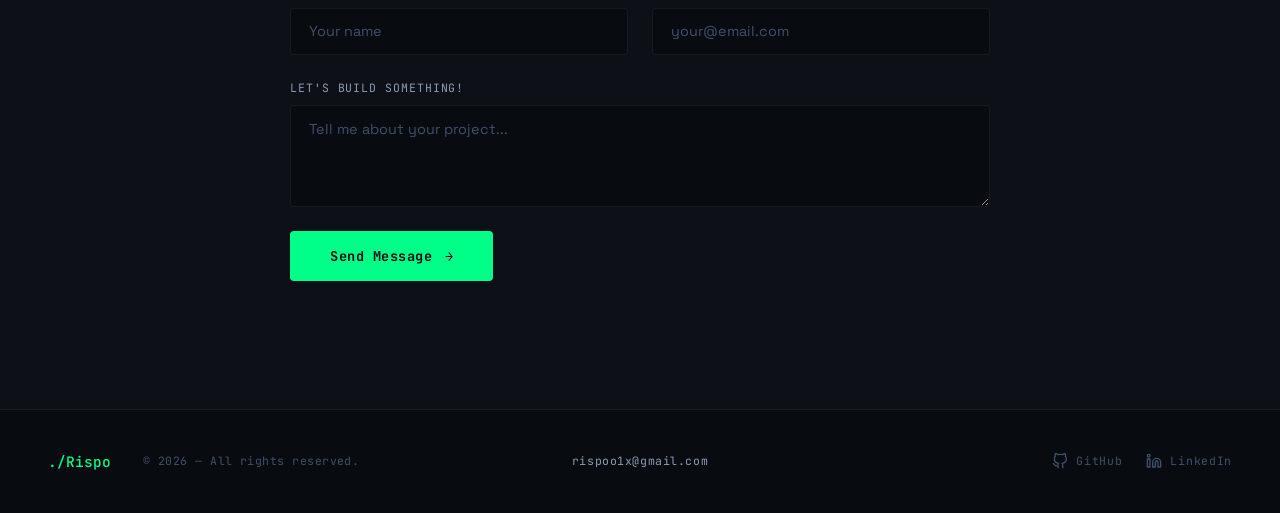
==== commit ef2a832f: "adjusting again" ====
--- a/index.html
+++ b/index.html
@@ -456,7 +456,6 @@
         <svg xmlns="http://www.w3.org/2000/svg" width="16" height="16" viewBox="0 0 24 24" fill="none" stroke="currentColor" stroke-width="2" stroke-linecap="round" stroke-linejoin="round"><path d="M16 8a6 6 0 0 1 6 6v7h-4v-7a2 2 0 0 0-2-2 2 2 0 0 0-2 2v7h-4v-7a6 6 0 0 1 6-6z"></path><rect x="2" y="9" width="4" height="12"></rect><circle cx="4" cy="4" r="2"></circle></svg>
         <span>LinkedIn</span>
       </a>
-      <a href="mailto:rispoo1x@gmail.com?subject=Report%20a%20Problem" class="footer-problem-btn">Report a Problem</a>
     </div>
   </footer>
 
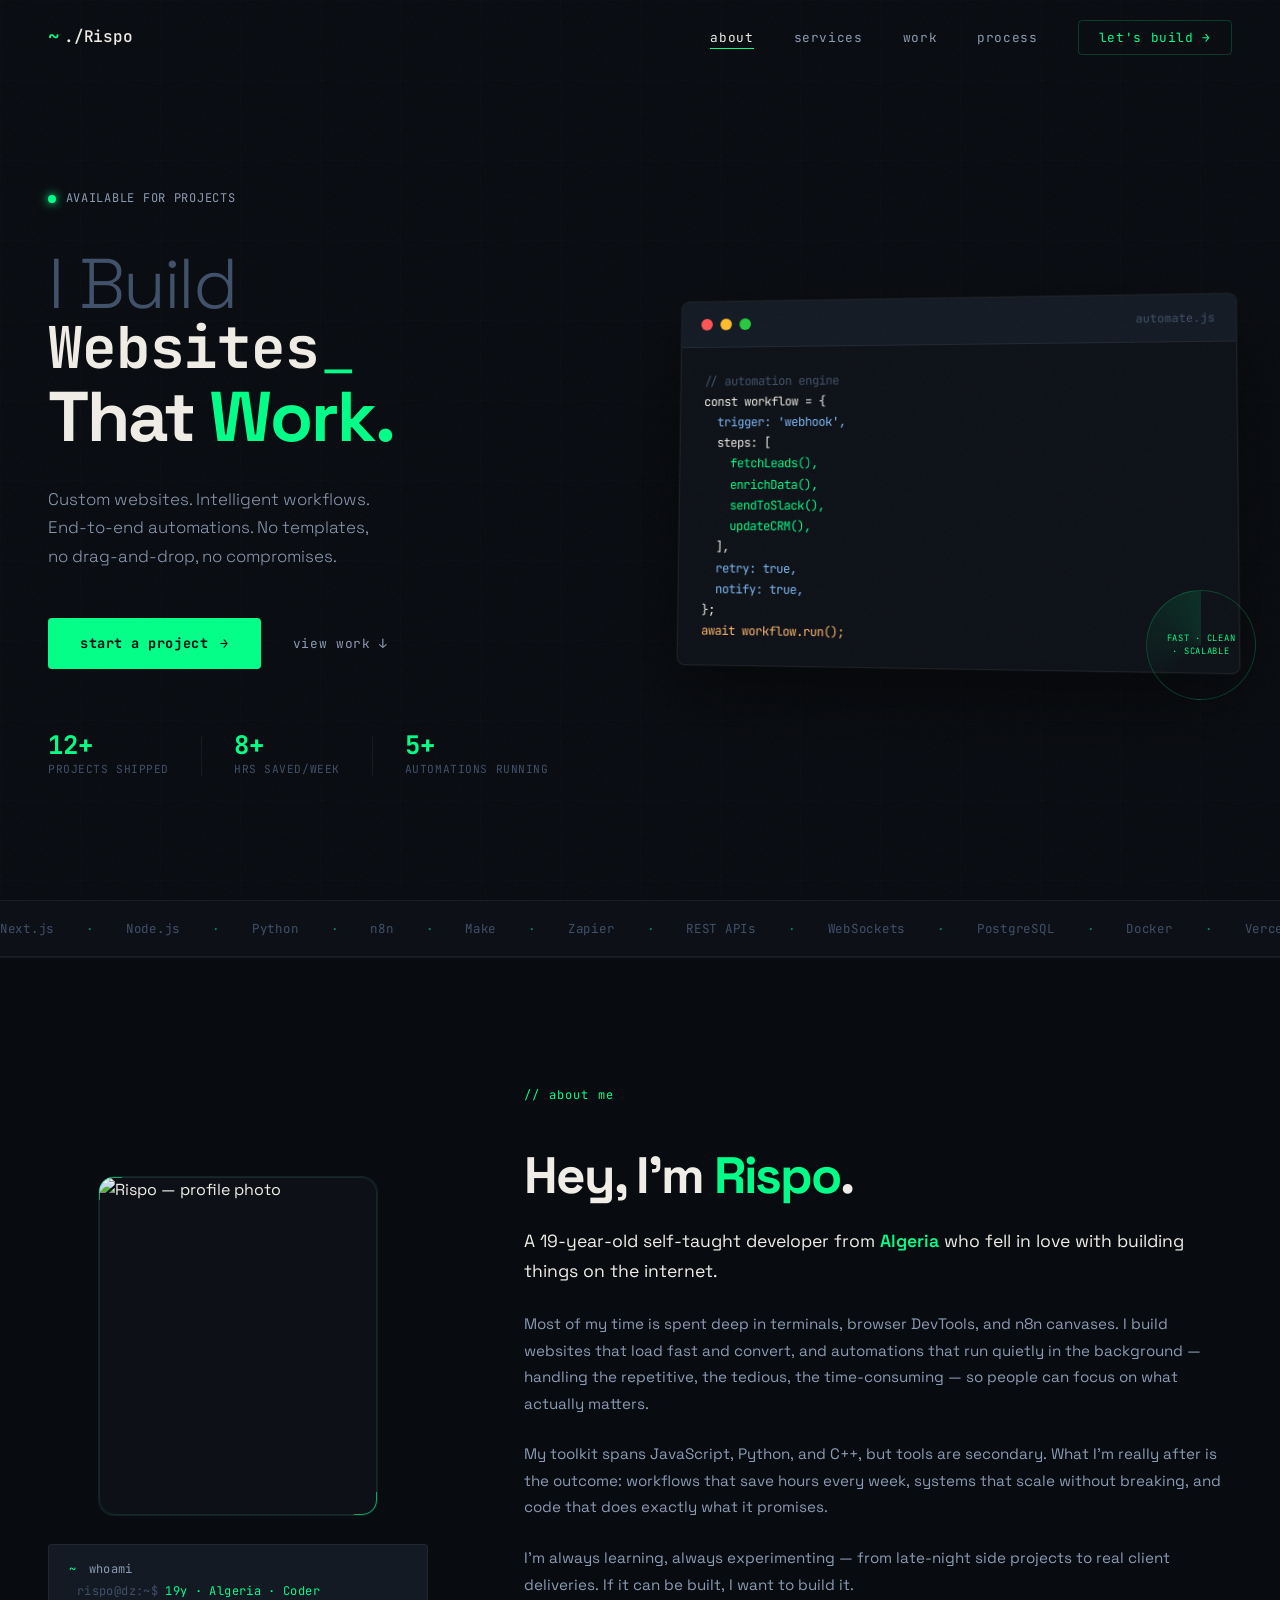
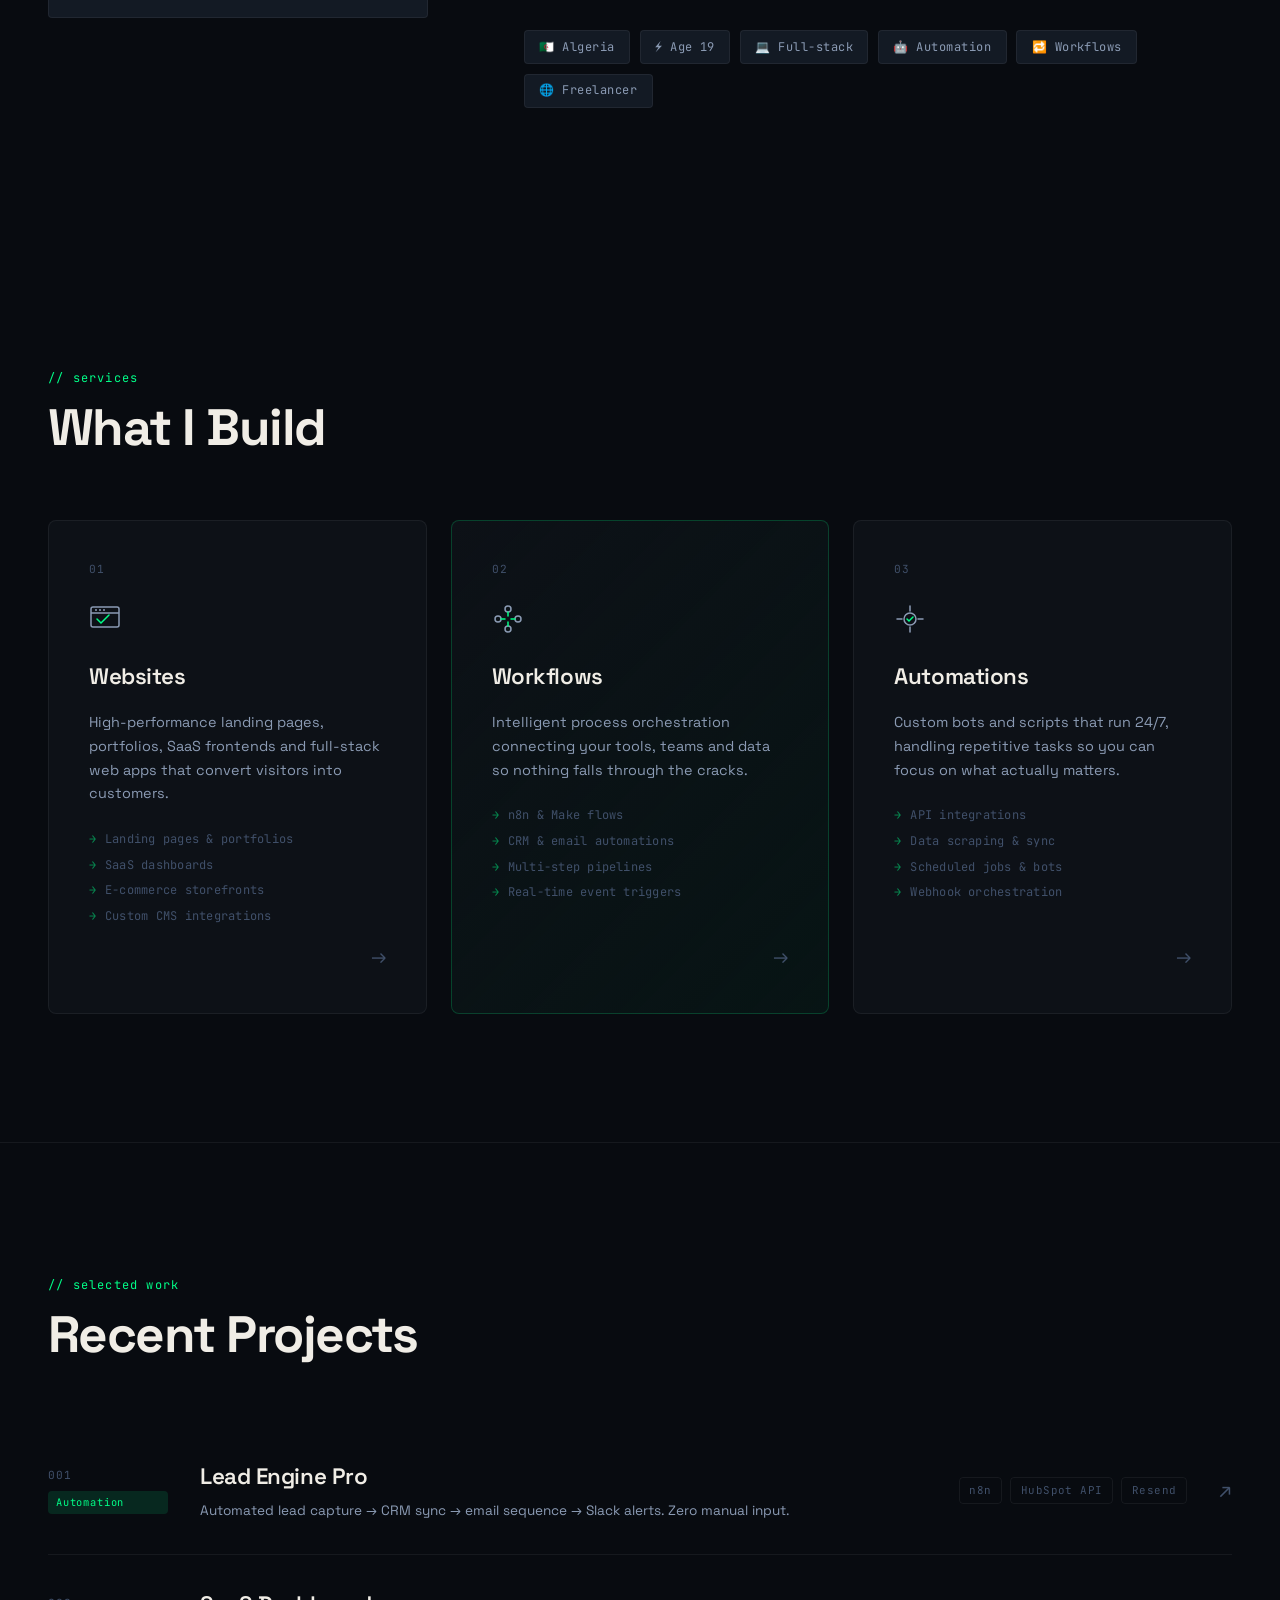
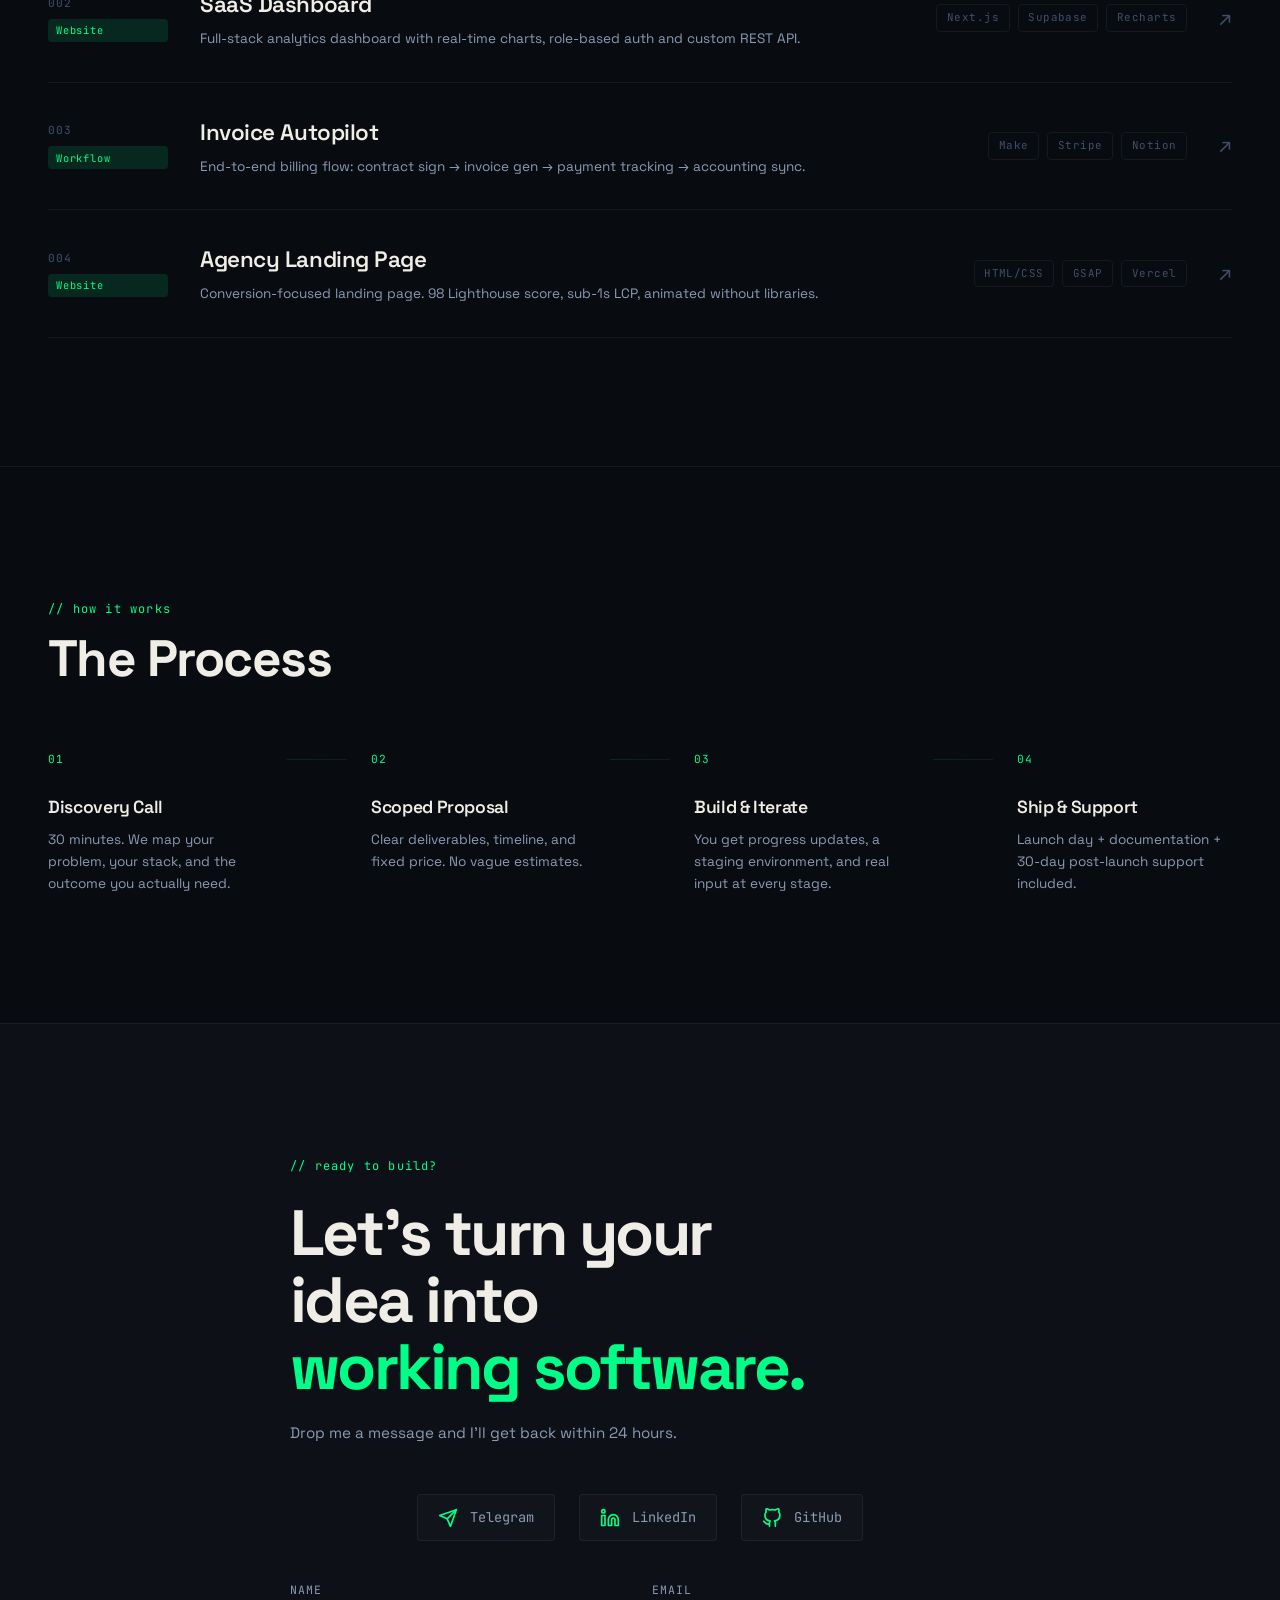
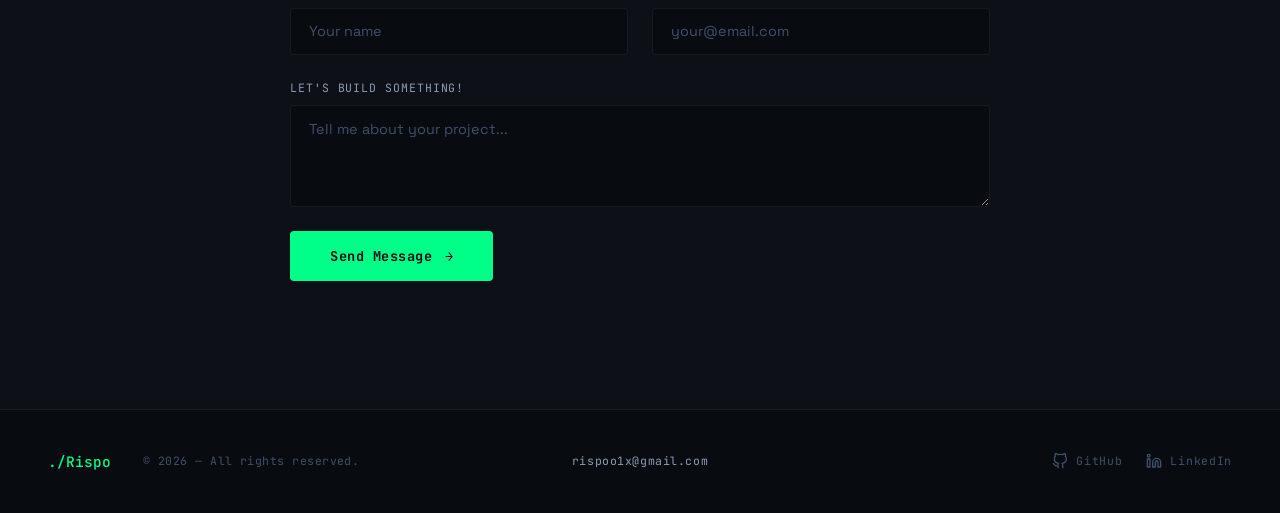
==== commit 17a1ab57: "adjusting the sections" ====
--- a/index.html
+++ b/index.html
@@ -25,8 +25,8 @@
     </div>
     <ul class="nav-links" role="list">
       <li><a href="#about" class="nav-link">about</a></li>
+      <li><a href="#services" class="nav-link">services</a></li>
       <li><a href="#work" class="nav-link">work</a></li>
-      <li><a href="#services" class="nav-link">services</a></li>
       <li><a href="#process" class="nav-link">process</a></li>
       <li><a href="#contact" class="nav-cta">let's build →</a></li>
     </ul>
--- a/assets/css/style.css
+++ b/assets/css/style.css
@@ -133,6 +133,8 @@
 }
 .nav-link:hover { color: var(--text); }
 .nav-link:hover::after { right: 0; }
+.nav-link.active { color: var(--text); }
+.nav-link.active::after { right: 0; }
 
 .nav-cta {
   font-family: var(--font-mono);
@@ -1514,6 +1516,11 @@
   margin-right: 0.4rem;
   animation: pulse 2s ease infinite;
 }
+.proj-status-dot.offline {
+  background: var(--text-3);
+  box-shadow: none;
+  animation: none;
+}
 .proj-sidebar-row {
   display: flex;
   flex-direction: column;
